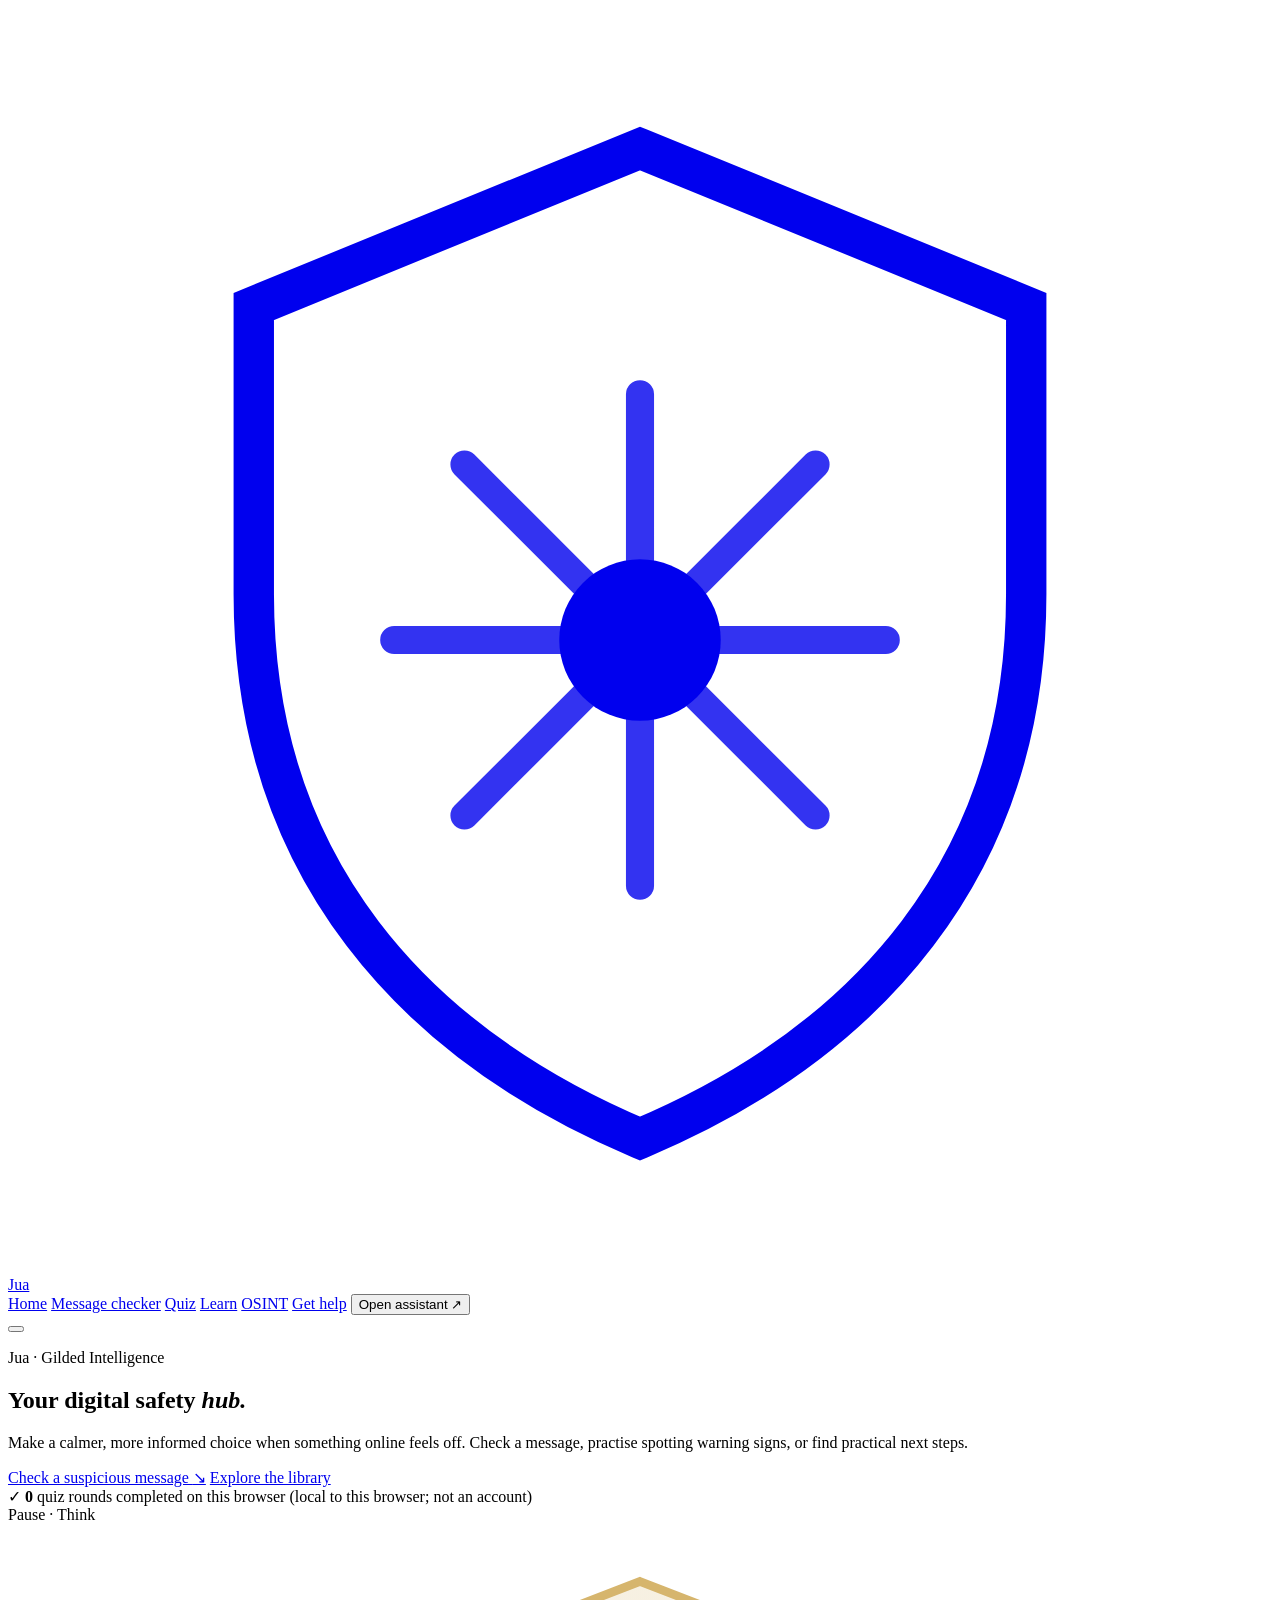
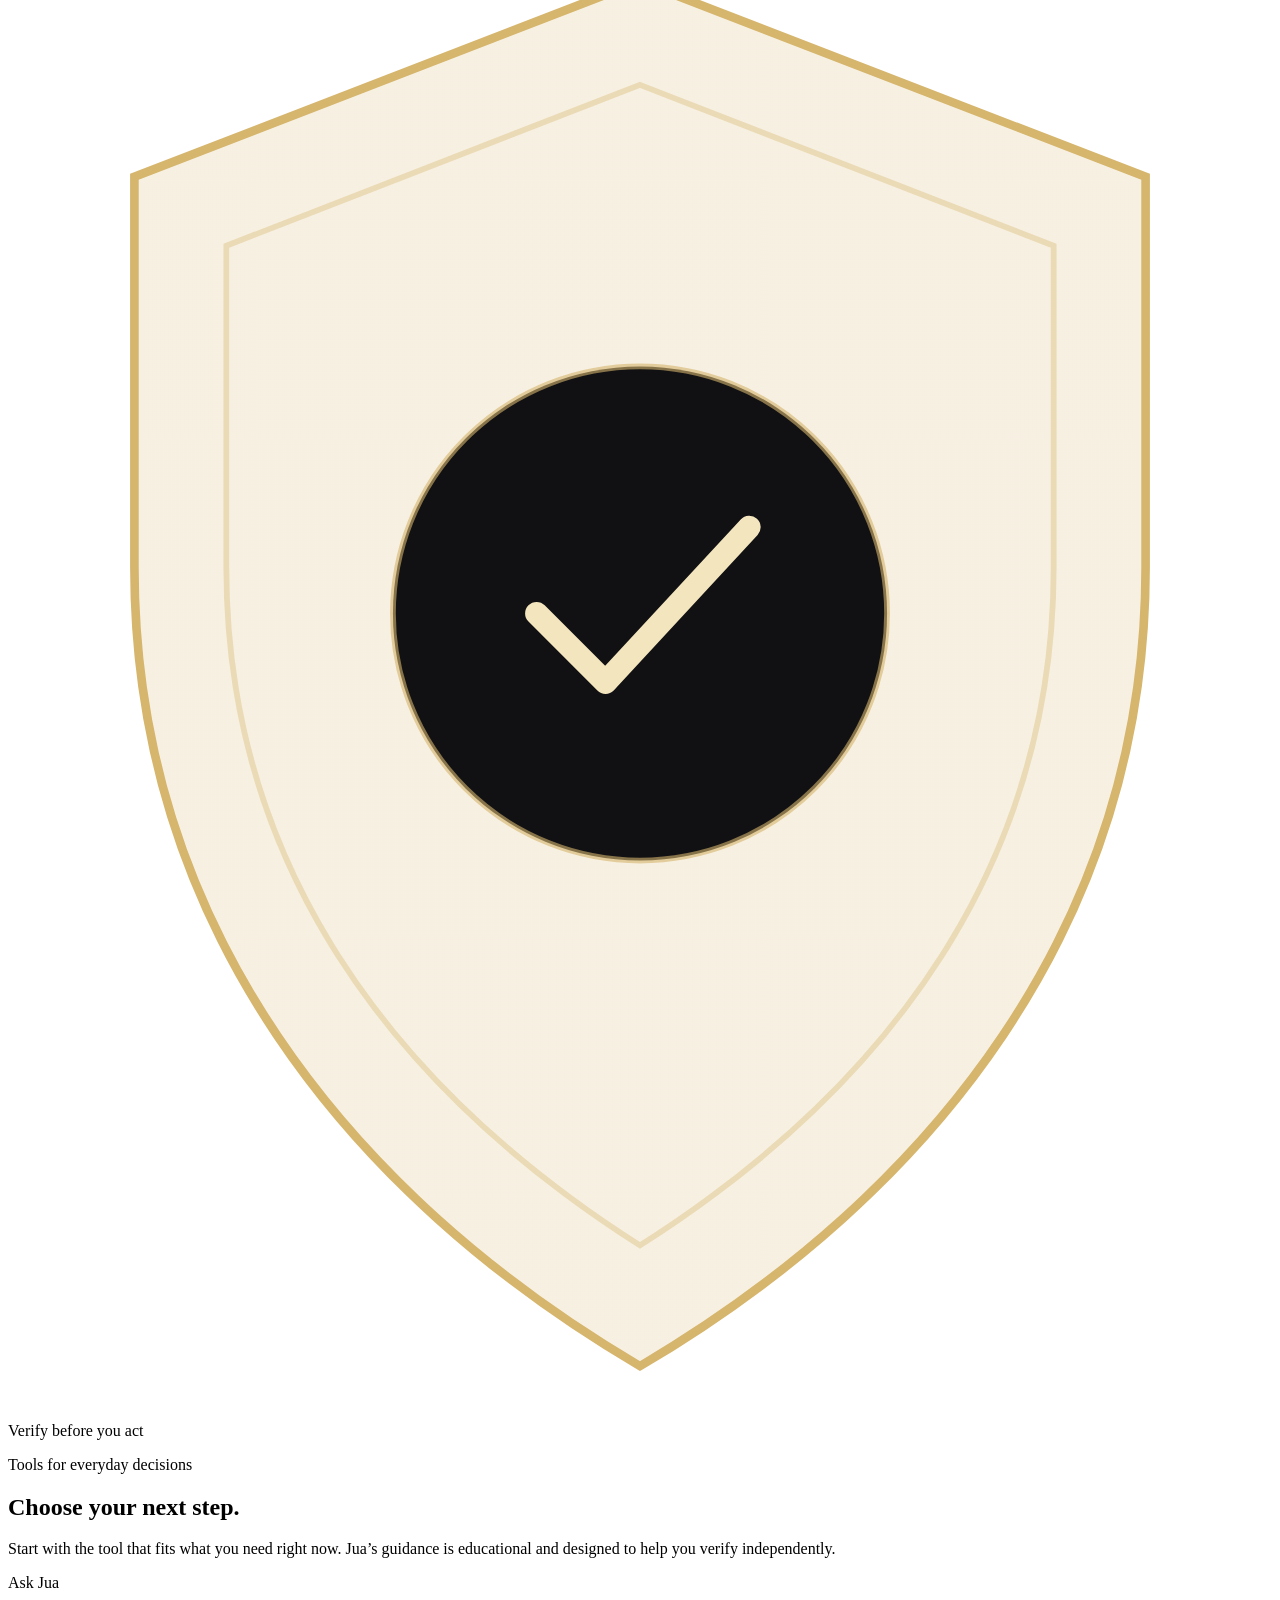
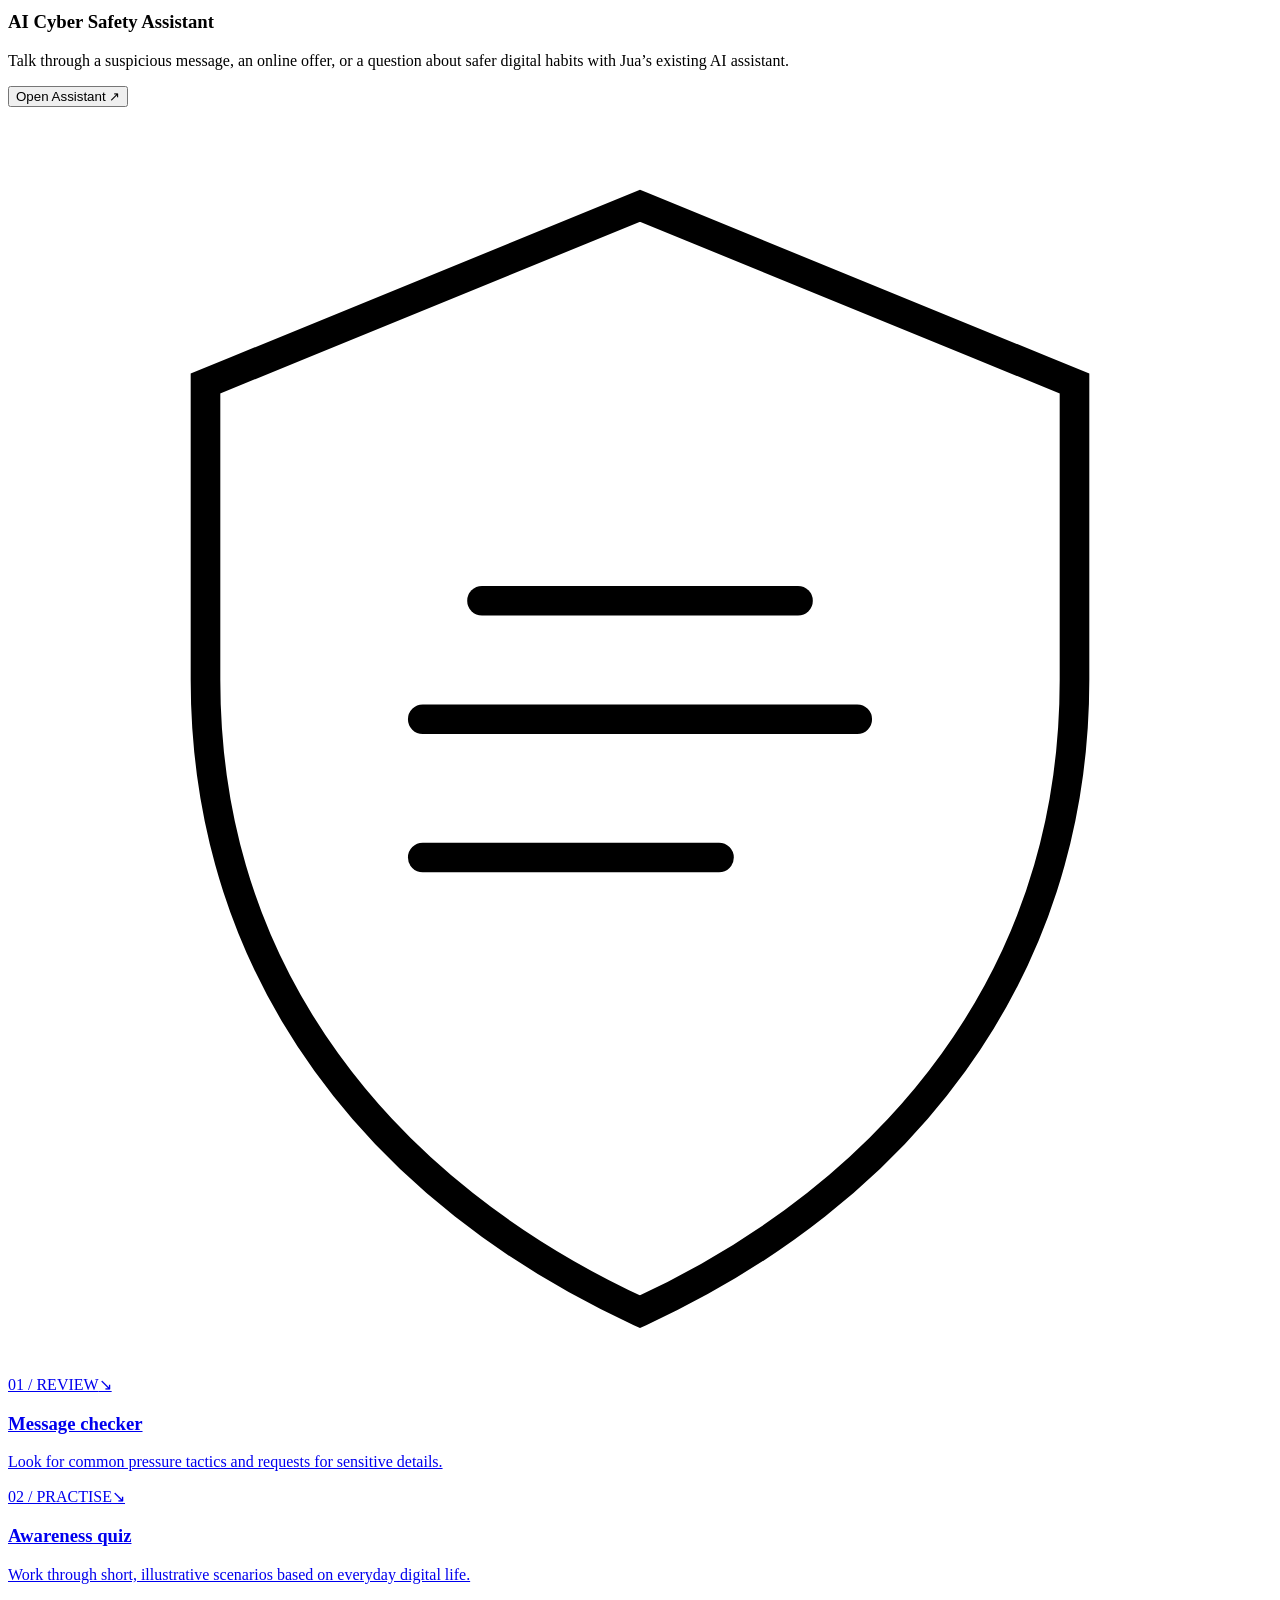
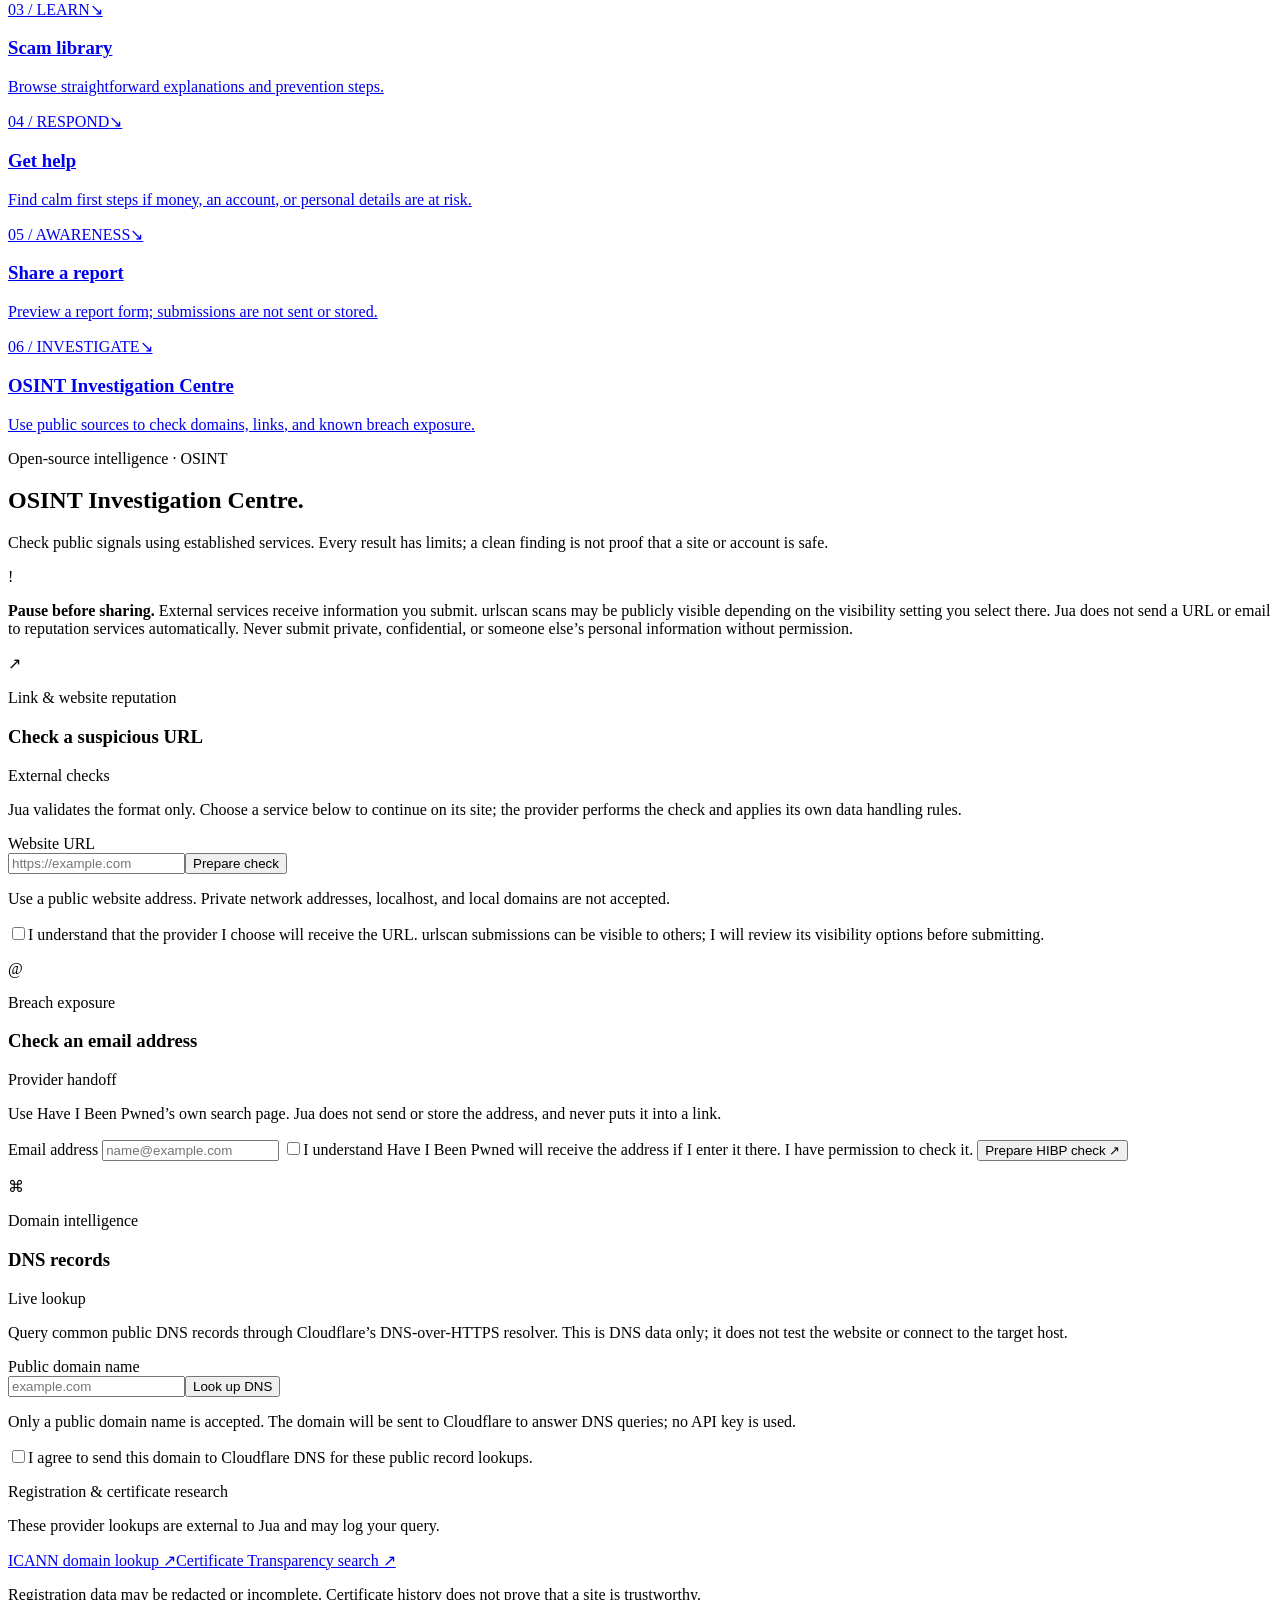
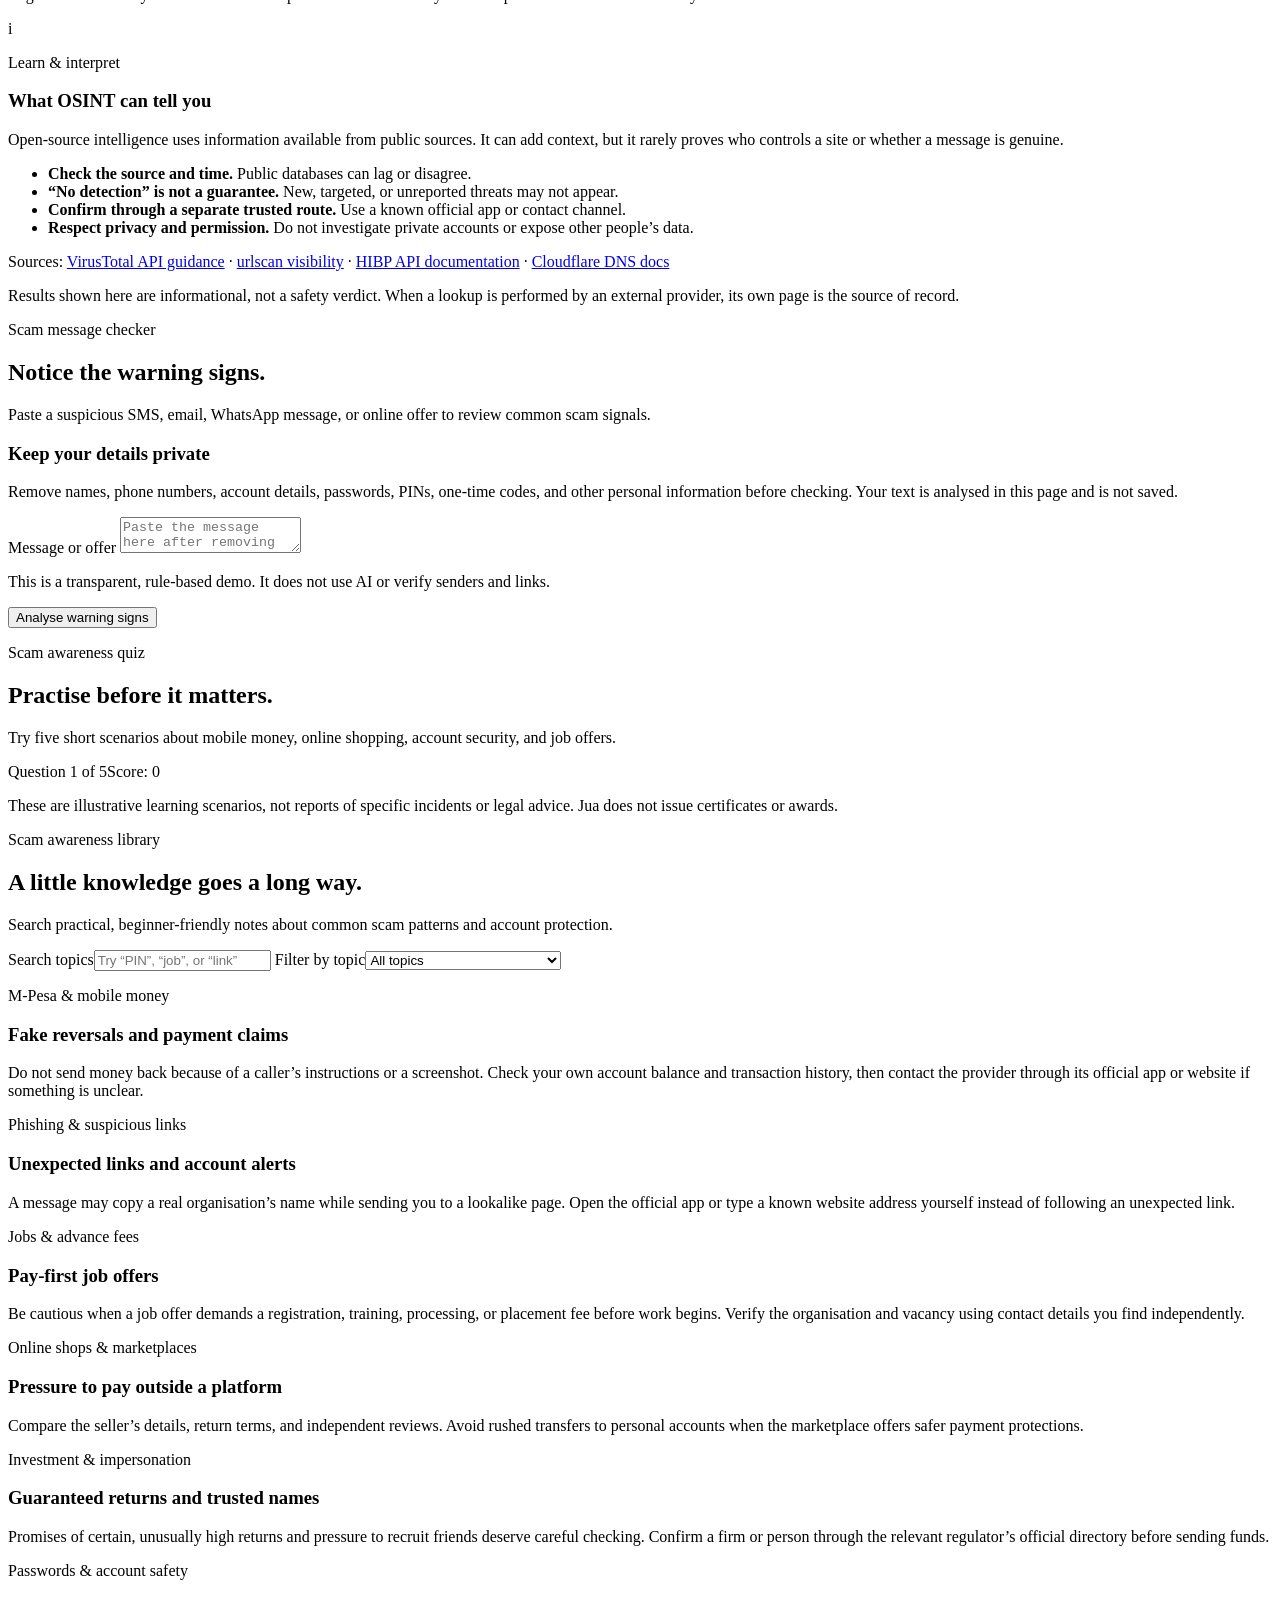
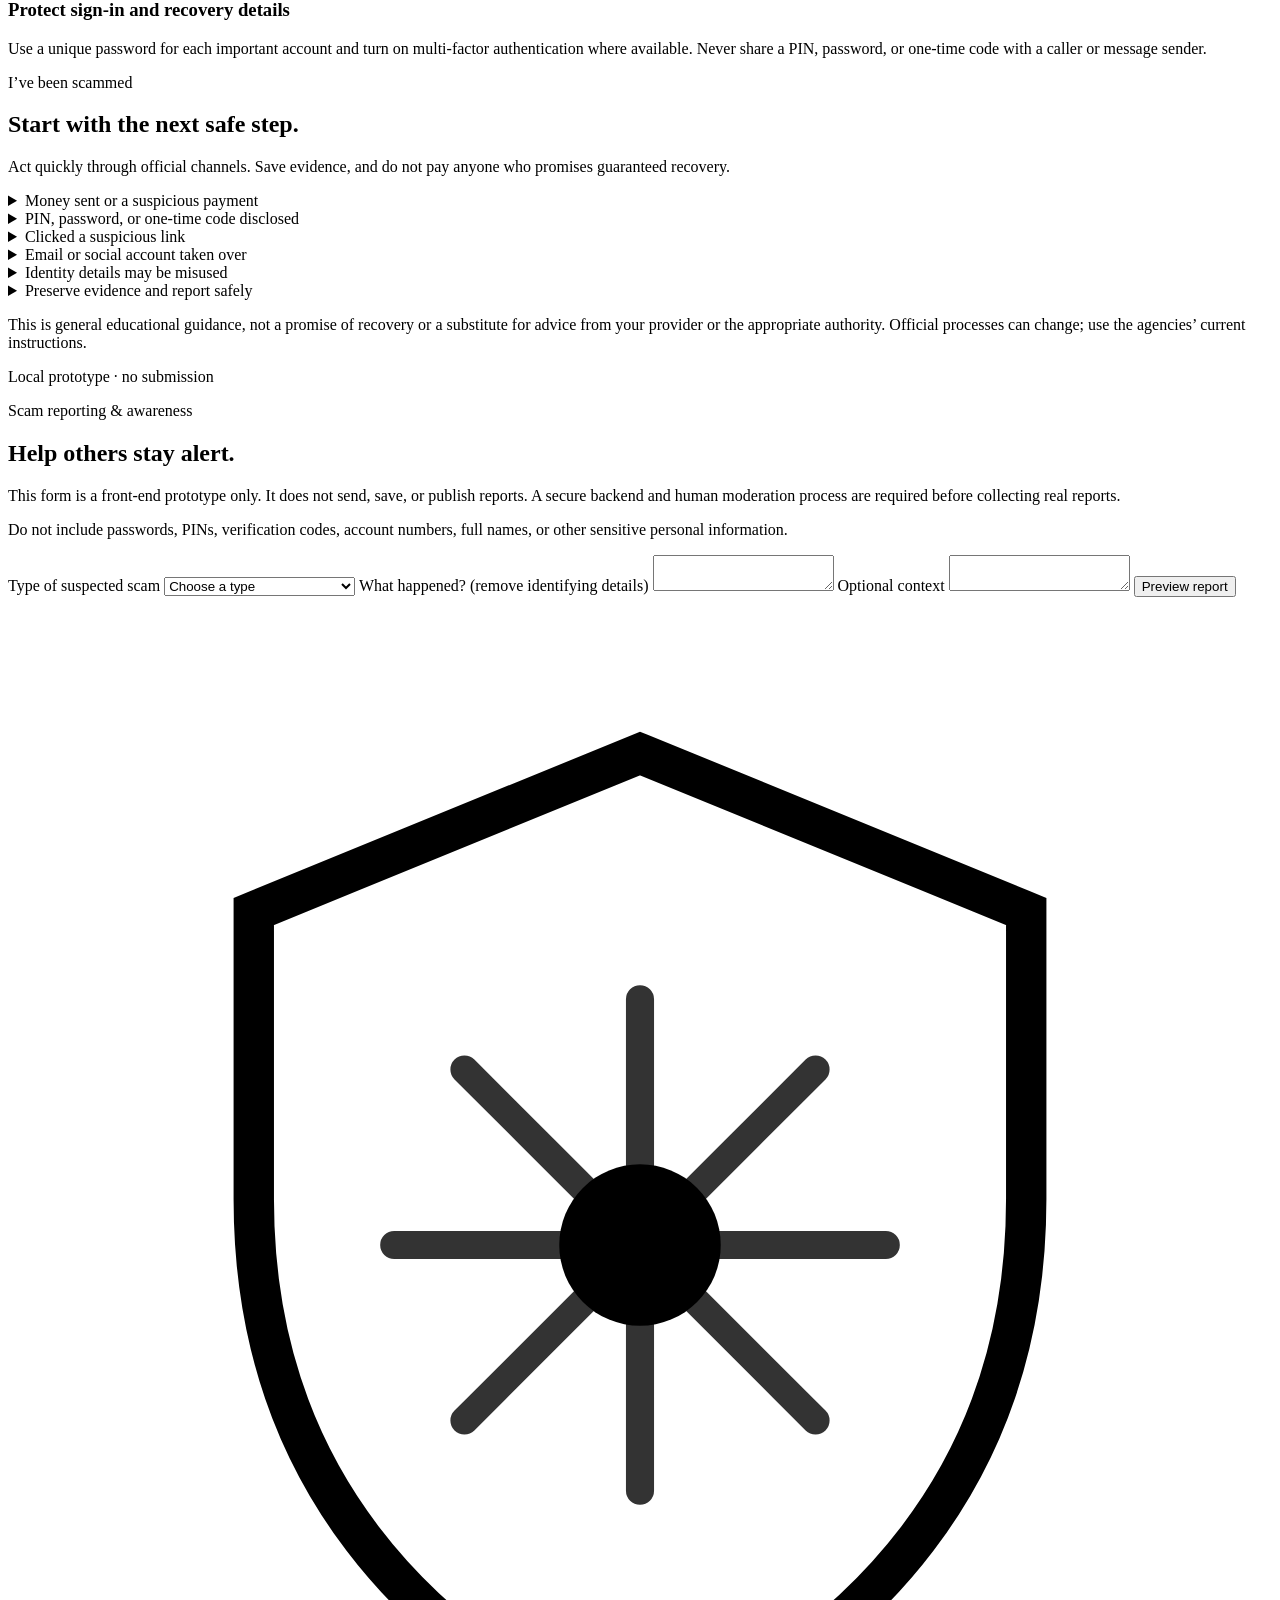
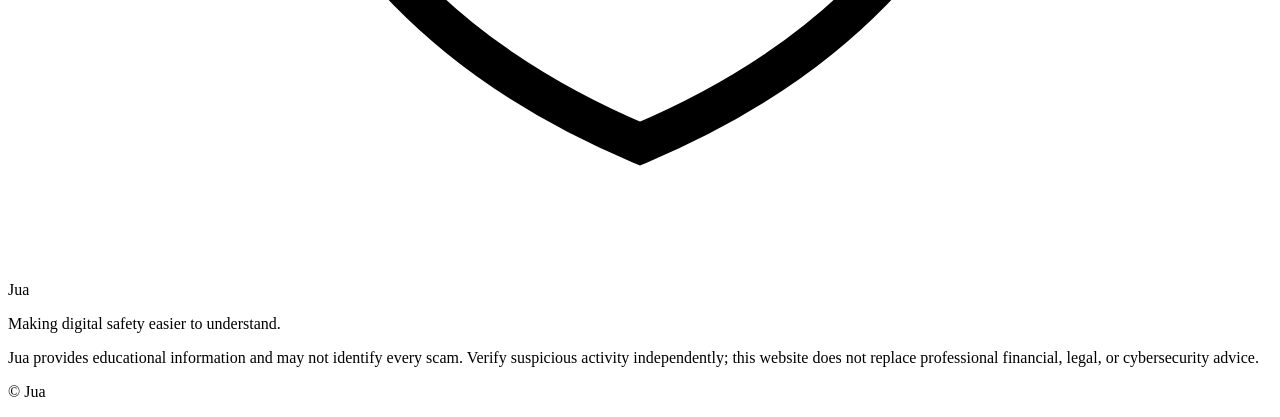
==== index.html @ 7daa67bc "Add files via upload" ====
<!DOCTYPE html>
<html lang="en">
<head>
  <meta charset="UTF-8">
  <meta name="viewport" content="width=device-width, initial-scale=1.0">
  <meta name="theme-color" content="#0B0B0D">
  <meta name="description" content="Jua helps you recognise online scams, check suspicious messages, learn safer habits and find practical next steps.">
  <title>Jua | Your Digital Safety Hub</title>
  <link rel="stylesheet" href="css/style.css">
  <script defer src="js/main.js"></script>
  <script defer src="js/checker.js"></script>
  <script defer src="js/quiz.js"></script>
  <script defer src="js/library.js"></script>
  <script defer src="js/osint.js"></script>
</head>
<body>
  <header class="site-header">
    <nav class="site-nav" aria-label="Main navigation">
      <a class="brand" href="#dashboard" aria-label="Jua dashboard"><span class="brand-mark" aria-hidden="true"><svg viewBox="0 0 36 36" fill="none"><path d="M18 4 29 8.5v8.2c0 7.8-4.6 12.8-11 15.5-6.4-2.7-11-7.7-11-15.5V8.5L18 4Z" stroke="currentColor" stroke-width="1.15"/><path d="M18 11v14M11 18h14M13 13l10 10M23 13 13 23" stroke="currentColor" stroke-width=".8" stroke-linecap="round" opacity=".8"/><circle cx="18" cy="18" r="2.3" fill="currentColor"/></svg></span><span class="brand-name">Jua</span></a>
      <div class="nav-links" id="primary-links">
        <a href="#dashboard">Home</a>
        <a href="#checker">Message checker</a>
        <a href="#quiz">Quiz</a>
        <a href="#library">Learn</a>
        <a href="#osint">OSINT</a>
        <a href="#help">Get help</a>
        <button class="nav-cta" type="button" data-open-assistant>Open assistant <span aria-hidden="true">↗</span></button>
      </div>
      <button class="mobile-menu-toggle" id="mobile-menu-toggle" type="button" aria-label="Open navigation menu" aria-controls="primary-links" aria-expanded="false"><span aria-hidden="true"></span><span aria-hidden="true"></span></button>
    </nav>
  </header>

  <main id="dashboard-view">
    <section class="dashboard-hero" id="dashboard" aria-labelledby="welcome-title">
      <div class="wrap hero-layout">
        <div class="reveal">
          <p class="eyebrow">Jua · Gilded Intelligence</p>
          <h1 class="display-title" id="welcome-title">Your digital safety <em>hub.</em></h1>
          <p class="hero-copy">Make a calmer, more informed choice when something online feels off. Check a message, practise spotting warning signs, or find practical next steps.</p>
          <div class="hero-actions">
            <a class="button-primary" href="#checker">Check a suspicious message <span aria-hidden="true">↘</span></a>
            <a class="button-secondary" href="#library">Explore the library</a>
          </div>
          <div class="progress-strip" aria-live="polite">
            <span class="progress-mark" aria-hidden="true">✓</span>
            <span><strong id="quiz-completions">0</strong> quiz rounds completed on this browser <span class="progress-note">(local to this browser; not an account)</span></span>
          </div>
        </div>
        <div class="hero-visual reveal" role="img" aria-label="A gold verification shield surrounded by digital signal rings">
          <span class="orbit-dot orbit-dot-a" aria-hidden="true"></span><span class="orbit-dot orbit-dot-b" aria-hidden="true"></span>
          <span class="visual-tag visual-tag-top">Pause · Think</span>
          <svg class="hero-shield" viewBox="0 0 220 260" fill="none" aria-hidden="true">
            <path d="M110 10 198 44v68c0 62-37 109-88 139-51-30-88-77-88-139V44l88-34Z" fill="url(#goldShield)" stroke="#D6B56D" stroke-width="1.5"/>
            <path d="M110 28 182 56v56c0 51-28 90-72 118-44-28-72-67-72-118V56l72-28Z" stroke="#D6B56D" stroke-opacity=".38"/>
            <circle cx="110" cy="120" r="43" fill="#111113" stroke="#D6B56D" stroke-opacity=".6"/>
            <path d="m92 120 12 12 25-27" stroke="#F3E5BD" stroke-width="4" stroke-linecap="round" stroke-linejoin="round"/>
            <defs><linearGradient id="goldShield" x1="22" y1="10" x2="198" y2="251"><stop stop-color="#D6B56D" stop-opacity=".2"/><stop offset="1" stop-color="#B88A32" stop-opacity=".025"/></linearGradient></defs>
          </svg>
          <span class="visual-tag visual-tag-bottom">Verify before you act</span>
        </div>
      </div>
    </section>

    <section class="dashboard-section dashboard-section--charcoal" aria-labelledby="tools-title">
      <div class="wrap">
        <div class="section-heading">
          <div><p class="eyebrow">Tools for everyday decisions</p><h2 class="section-title" id="tools-title">Choose your next step.</h2></div>
          <p>Start with the tool that fits what you need right now. Jua’s guidance is educational and designed to help you verify independently.</p>
        </div>
        <article class="assistant-feature reveal">
          <div>
            <p class="eyebrow">Ask Jua</p>
            <h3>AI Cyber Safety Assistant</h3>
            <p>Talk through a suspicious message, an online offer, or a question about safer digital habits with Jua’s existing AI assistant.</p>
            <button class="button-primary" type="button" data-open-assistant>Open Assistant <span aria-hidden="true">↗</span></button>
          </div>
          <div class="assistant-seal" aria-hidden="true"><svg viewBox="0 0 64 64" fill="none"><path d="M32 5 54 14v15c0 15-9 26-22 32C19 55 10 44 10 29V14L32 5Z" stroke="currentColor" stroke-width="1.5"/><path d="M21 31h22M21 38h15" stroke="currentColor" stroke-width="1.5" stroke-linecap="round"/><path d="M24 25h16" stroke="currentColor" stroke-width="1.5" stroke-linecap="round"/></svg></div>
        </article>
        <div class="tool-grid tool-grid-spaced">
          <a class="tool-card" href="#checker"><div class="tool-index"><span>01 / REVIEW</span><span aria-hidden="true">↘</span></div><h3>Message checker</h3><p>Look for common pressure tactics and requests for sensitive details.</p></a>
          <a class="tool-card" href="#quiz"><div class="tool-index"><span>02 / PRACTISE</span><span aria-hidden="true">↘</span></div><h3>Awareness quiz</h3><p>Work through short, illustrative scenarios based on everyday digital life.</p></a>
          <a class="tool-card" href="#library"><div class="tool-index"><span>03 / LEARN</span><span aria-hidden="true">↘</span></div><h3>Scam library</h3><p>Browse straightforward explanations and prevention steps.</p></a>
          <a class="tool-card" href="#help"><div class="tool-index"><span>04 / RESPOND</span><span aria-hidden="true">↘</span></div><h3>Get help</h3><p>Find calm first steps if money, an account, or personal details are at risk.</p></a>
          <a class="tool-card" href="#report"><div class="tool-index"><span>05 / AWARENESS</span><span aria-hidden="true">↘</span></div><h3>Share a report</h3><p>Preview a report form; submissions are not sent or stored.</p></a>
          <a class="tool-card" href="#osint"><div class="tool-index"><span>06 / INVESTIGATE</span><span aria-hidden="true">↘</span></div><h3>OSINT Investigation Centre</h3><p>Use public sources to check domains, links, and known breach exposure.</p></a>
        </div>
      </div>
    </section>

    <section class="tool-section tool-section--dark osint-section" id="osint" aria-labelledby="osint-title">
      <div class="wrap">
        <div class="tool-heading">
          <p class="eyebrow">Open-source intelligence · OSINT</p>
          <h2 class="section-title" id="osint-title">OSINT Investigation Centre.</h2>
          <p class="section-copy">Check public signals using established services. Every result has limits; a clean finding is not proof that a site or account is safe.</p>
        </div>

        <aside class="osint-privacy" aria-label="Privacy notice">
          <span class="osint-privacy-icon" aria-hidden="true">!</span>
          <p><strong>Pause before sharing.</strong> External services receive information you submit. urlscan scans may be publicly visible depending on the visibility setting you select there. Jua does not send a URL or email to reputation services automatically. Never submit private, confidential, or someone else’s personal information without permission.</p>
        </aside>

        <div class="osint-grid">
          <article class="osint-card osint-card--wide">
            <div class="osint-card-heading"><span class="osint-icon" aria-hidden="true">↗</span><div><p class="osint-kicker">Link & website reputation</p><h3>Check a suspicious URL</h3></div><span class="osint-status osint-status--external">External checks</span></div>
            <p class="osint-description">Jua validates the format only. Choose a service below to continue on its site; the provider performs the check and applies its own data handling rules.</p>
            <form id="osint-url-form" class="osint-form" novalidate>
              <label class="field-label" for="osint-url">Website URL</label>
              <div class="osint-input-row"><input id="osint-url" type="url" inputmode="url" placeholder="https://example.com" autocomplete="url" aria-describedby="osint-url-hint" required><button class="button-primary" type="submit">Prepare check</button></div>
              <p class="osint-hint" id="osint-url-hint">Use a public website address. Private network addresses, localhost, and local domains are not accepted.</p>
              <label class="osint-consent"><input id="osint-url-consent" type="checkbox" required><span>I understand that the provider I choose will receive the URL. urlscan submissions can be visible to others; I will review its visibility options before submitting.</span></label>
              <p class="osint-message" id="osint-url-message" role="status" aria-live="polite"></p>
            </form>
            <div id="osint-url-results" class="osint-handoff" hidden aria-live="polite">
              <div class="osint-result-meta"><span>Jua check: <strong>not performed</strong></span><span id="osint-url-time"></span></div>
              <p>Jua has not sent or scanned this URL. Select a service to open its official site. You may need to paste the URL there. Google Safe Browsing opens its site-status search with this URL.</p>
              <div class="osint-actions"><a class="osint-provider-link" id="osint-google-link" href="https://transparencyreport.google.com/safe-browsing/search" target="_blank" rel="noopener noreferrer">Google Safe Browsing ↗</a><a class="osint-provider-link" href="https://www.virustotal.com/gui/home/url" target="_blank" rel="noopener noreferrer">VirusTotal ↗</a><a class="osint-provider-link" href="https://urlscan.io/" target="_blank" rel="noopener noreferrer">urlscan.io ↗</a><button class="button-secondary osint-copy" id="osint-copy-url" type="button">Copy URL</button></div>
              <p class="osint-result-caveat">VirusTotal and urlscan checks are not run by Jua. If you choose to submit to urlscan, select the visibility level carefully; public scans may expose the URL and scan contents.</p>
            </div>
          </article>

          <article class="osint-card">
            <div class="osint-card-heading"><span class="osint-icon" aria-hidden="true">@</span><div><p class="osint-kicker">Breach exposure</p><h3>Check an email address</h3></div><span class="osint-status osint-status--external">Provider handoff</span></div>
            <p class="osint-description">Use Have I Been Pwned’s own search page. Jua does not send or store the address, and never puts it into a link.</p>
            <form id="osint-email-form" class="osint-form" novalidate>
              <label class="field-label" for="osint-email">Email address</label>
              <input id="osint-email" type="email" autocomplete="email" placeholder="name@example.com" required>
              <label class="osint-consent"><input id="osint-email-consent" type="checkbox" required><span>I understand Have I Been Pwned will receive the address if I enter it there. I have permission to check it.</span></label>
              <button class="button-secondary" type="submit">Prepare HIBP check ↗</button>
              <p class="osint-message" id="osint-email-message" role="status" aria-live="polite"></p>
            </form>
            <div id="osint-email-results" class="osint-handoff" hidden aria-live="polite">
              <div class="osint-result-meta"><span>Jua check: <strong>not performed</strong></span><span id="osint-email-time"></span></div>
              <p>Open HIBP and enter the address on its site. The email was not transmitted by Jua.</p>
              <a class="osint-provider-link" href="https://haveibeenpwned.com/" target="_blank" rel="noopener noreferrer">Open Have I Been Pwned ↗</a>
              <p class="osint-result-caveat">HIBP’s programmatic email API requires an API key. No HIBP API integration is configured on this site.</p>
            </div>
          </article>

          <article class="osint-card osint-card--wide">
            <div class="osint-card-heading"><span class="osint-icon" aria-hidden="true">⌘</span><div><p class="osint-kicker">Domain intelligence</p><h3>DNS records</h3></div><span class="osint-status osint-status--working">Live lookup</span></div>
            <p class="osint-description">Query common public DNS records through Cloudflare’s DNS-over-HTTPS resolver. This is DNS data only; it does not test the website or connect to the target host.</p>
            <form id="osint-dns-form" class="osint-form" novalidate>
              <label class="field-label" for="osint-domain">Public domain name</label>
              <div class="osint-input-row"><input id="osint-domain" type="text" inputmode="url" placeholder="example.com" autocomplete="off" aria-describedby="osint-dns-hint" required><button class="button-primary" type="submit">Look up DNS</button></div>
              <p class="osint-hint" id="osint-dns-hint">Only a public domain name is accepted. The domain will be sent to Cloudflare to answer DNS queries; no API key is used.</p>
              <label class="osint-consent"><input id="osint-dns-consent" type="checkbox" required><span>I agree to send this domain to Cloudflare DNS for these public record lookups.</span></label>
              <p class="osint-message" id="osint-dns-message" role="status" aria-live="polite"></p>
            </form>
            <div id="osint-dns-results" class="osint-dns-results" hidden aria-live="polite"></div>
            <div class="osint-external-details"><span>Registration & certificate research</span><p>These provider lookups are external to Jua and may log your query.</p><div class="osint-actions"><a id="osint-rdap-link" href="https://lookup.icann.org/en" target="_blank" rel="noopener noreferrer">ICANN domain lookup ↗</a><a id="osint-cert-link" href="https://crt.sh/" target="_blank" rel="noopener noreferrer">Certificate Transparency search ↗</a></div><p class="osint-result-caveat">Registration data may be redacted or incomplete. Certificate history does not prove that a site is trustworthy.</p></div>
          </article>

          <article class="osint-card osint-learning">
            <div class="osint-card-heading"><span class="osint-icon" aria-hidden="true">i</span><div><p class="osint-kicker">Learn & interpret</p><h3>What OSINT can tell you</h3></div></div>
            <p>Open-source intelligence uses information available from public sources. It can add context, but it rarely proves who controls a site or whether a message is genuine.</p>
            <ul><li><strong>Check the source and time.</strong> Public databases can lag or disagree.</li><li><strong>“No detection” is not a guarantee.</strong> New, targeted, or unreported threats may not appear.</li><li><strong>Confirm through a separate trusted route.</strong> Use a known official app or contact channel.</li><li><strong>Respect privacy and permission.</strong> Do not investigate private accounts or expose other people’s data.</li></ul>
            <p class="osint-source-list">Sources: <a href="https://docs.virustotal.com/docs/api-overview" target="_blank" rel="noopener noreferrer">VirusTotal API guidance</a> · <a href="https://docs.urlscan.io/pages/visibility" target="_blank" rel="noopener noreferrer">urlscan visibility</a> · <a href="https://haveibeenpwned.com/API/V3" target="_blank" rel="noopener noreferrer">HIBP API documentation</a> · <a href="https://developers.cloudflare.com/1.1.1.1/encryption/dns-over-https/make-api-requests/" target="_blank" rel="noopener noreferrer">Cloudflare DNS docs</a></p>
          </article>
        </div>
        <p class="osint-footer-note">Results shown here are informational, not a safety verdict. When a lookup is performed by an external provider, its own page is the source of record.</p>
      </div>
    </section>

    <section class="tool-section tool-section--ivory" id="checker" aria-labelledby="checker-title">
      <div class="wrap">
        <div class="checker-layout">
          <div class="tool-heading">
            <p class="eyebrow">Scam message checker</p>
            <h2 class="section-title" id="checker-title">Notice the warning signs.</h2>
            <p class="section-copy">Paste a suspicious SMS, email, WhatsApp message, or online offer to review common scam signals.</p>
            <div class="checker-note space-top">
              <h3>Keep your details private</h3>
              <p>Remove names, phone numbers, account details, passwords, PINs, one-time codes, and other personal information before checking. Your text is analysed in this page and is not saved.</p>
            </div>
          </div>
          <form class="checker-form" id="checker-form">
            <label class="field-label" for="message-text">Message or offer</label>
            <textarea id="message-text" maxlength="5000" placeholder="Paste the message here after removing personal details…" aria-describedby="checker-hint"></textarea>
            <p class="field-hint" id="checker-hint">This is a transparent, rule-based demo. It does not use AI or verify senders and links.</p>
            <button class="button-primary" type="submit">Analyse warning signs</button>
            <div class="checker-result" id="checker-result" role="status" aria-live="polite" hidden></div>
          </form>
        </div>
      </div>
    </section>

    <section class="tool-section tool-section--dark" id="quiz" aria-labelledby="quiz-title">
      <div class="wrap">
        <div class="tool-heading">
          <p class="eyebrow">Scam awareness quiz</p>
          <h2 class="section-title" id="quiz-title">Practise before it matters.</h2>
          <p class="section-copy">Try five short scenarios about mobile money, online shopping, account security, and job offers.</p>
        </div>
        <div class="quiz-shell" id="quiz-shell">
          <div class="quiz-meta"><span id="quiz-step">Question 1 of 5</span><span id="quiz-score-live">Score: 0</span></div>
          <div class="quiz-progress-track" aria-hidden="true"><div class="quiz-progress-bar" id="quiz-progress-bar"></div></div>
          <div id="quiz-stage" aria-live="polite"></div>
        </div>
        <p class="scenario-note">These are illustrative learning scenarios, not reports of specific incidents or legal advice. Jua does not issue certificates or awards.</p>
      </div>
    </section>

    <section class="tool-section tool-section--ivory" id="library" aria-labelledby="library-title">
      <div class="wrap">
        <div class="tool-heading">
          <p class="eyebrow">Scam awareness library</p>
          <h2 class="section-title" id="library-title">A little knowledge goes a long way.</h2>
          <p class="section-copy">Search practical, beginner-friendly notes about common scam patterns and account protection.</p>
        </div>
        <div class="library-controls">
          <label><span class="field-label">Search topics</span><input id="library-search" type="search" placeholder="Try “PIN”, “job”, or “link”" autocomplete="off"></label>
          <label><span class="field-label">Filter by topic</span><select id="library-category"><option value="all">All topics</option><option value="mobile-money">M-Pesa & mobile money</option><option value="phishing">Phishing & links</option><option value="jobs">Jobs & advance fees</option><option value="marketplace">Online shops & marketplaces</option><option value="investment">Investment & impersonation</option><option value="accounts">Passwords & account safety</option></select></label>
        </div>
        <p id="library-count" class="field-hint" aria-live="polite"></p>
        <div class="library-grid" id="library-grid">
          <article class="library-entry" data-category="mobile-money"><span class="library-category">M-Pesa & mobile money</span><h3>Fake reversals and payment claims</h3><p>Do not send money back because of a caller’s instructions or a screenshot. Check your own account balance and transaction history, then contact the provider through its official app or website if something is unclear.</p></article>
          <article class="library-entry" data-category="phishing"><span class="library-category">Phishing & suspicious links</span><h3>Unexpected links and account alerts</h3><p>A message may copy a real organisation’s name while sending you to a lookalike page. Open the official app or type a known website address yourself instead of following an unexpected link.</p></article>
          <article class="library-entry" data-category="jobs"><span class="library-category">Jobs & advance fees</span><h3>Pay-first job offers</h3><p>Be cautious when a job offer demands a registration, training, processing, or placement fee before work begins. Verify the organisation and vacancy using contact details you find independently.</p></article>
          <article class="library-entry" data-category="marketplace"><span class="library-category">Online shops & marketplaces</span><h3>Pressure to pay outside a platform</h3><p>Compare the seller’s details, return terms, and independent reviews. Avoid rushed transfers to personal accounts when the marketplace offers safer payment protections.</p></article>
          <article class="library-entry" data-category="investment"><span class="library-category">Investment & impersonation</span><h3>Guaranteed returns and trusted names</h3><p>Promises of certain, unusually high returns and pressure to recruit friends deserve careful checking. Confirm a firm or person through the relevant regulator’s official directory before sending funds.</p></article>
          <article class="library-entry" data-category="accounts"><span class="library-category">Passwords & account safety</span><h3>Protect sign-in and recovery details</h3><p>Use a unique password for each important account and turn on multi-factor authentication where available. Never share a PIN, password, or one-time code with a caller or message sender.</p></article>
        </div>
        <p class="library-empty" id="library-empty" hidden>No topics match that search. Try another word or choose “All topics”.</p>
      </div>
    </section>

    <section class="tool-section tool-section--dark" id="help" aria-labelledby="help-title">
      <div class="wrap">
        <div class="tool-heading">
          <p class="eyebrow">I’ve been scammed</p>
          <h2 class="section-title" id="help-title">Start with the next safe step.</h2>
          <p class="section-copy">Act quickly through official channels. Save evidence, and do not pay anyone who promises guaranteed recovery.</p>
        </div>
        <div class="help-grid">
          <details class="help-item"><summary>Money sent or a suspicious payment</summary><div class="help-copy"><p>Contact your bank, mobile-money provider, or payment service using its official app, website, or a number printed on your card. Ask them to secure the account and review the transaction. Keep the transaction reference and messages. Recovery is not guaranteed.</p></div></details>
          <details class="help-item"><summary>PIN, password, or one-time code disclosed</summary><div class="help-copy"><p>From a trusted device, change the affected password or PIN through the official app or website. Change any reused password, sign out other sessions where available, enable multi-factor authentication, and contact the provider if you cannot access the account.</p></div></details>
          <details class="help-item"><summary>Clicked a suspicious link</summary><div class="help-copy"><p>If you only opened it, close the page and do not enter details or install anything. If you entered a password or code, change it through the official service and review active sessions. If you installed a file, avoid signing in on that device until you have checked it with trusted security software or support.</p></div></details>
          <details class="help-item"><summary>Email or social account taken over</summary><div class="help-copy"><p>Use the service’s official account-recovery process from a trusted device. Secure the linked email and phone number, revoke unfamiliar sessions or connected apps, and tell contacts to ignore unexpected payment requests from the account.</p></div></details>
          <details class="help-item"><summary>Identity details may be misused</summary><div class="help-copy"><p>Write down what was shared and when. Contact affected banks or services through official channels, secure accounts that use those details, and preserve messages and transaction records. Ask the relevant organisation what additional protections it can place on your account.</p></div></details>
          <details class="help-item"><summary>Preserve evidence and report safely</summary><div class="help-copy"><p>Keep original messages, sender details, receipts, transaction references, and a short timeline. Do not edit originals or publish unverified accusations. For current reporting guidance, consult the official Kenyan agencies below.</p><div class="official-links"><a href="https://www.dci.go.ke/investigative-services" target="_blank" rel="noopener noreferrer">DCI cybercrime investigations ↗</a><a href="https://ca.go.ke/cyber-security" target="_blank" rel="noopener noreferrer">Communications Authority cyber security ↗</a><a href="https://www.safaricom.co.ke/fraud-awareness/m-pesa-fraud" target="_blank" rel="noopener noreferrer">Safaricom M-Pesa fraud guidance ↗</a></div></div></details>
        </div>
        <p class="scenario-note">This is general educational guidance, not a promise of recovery or a substitute for advice from your provider or the appropriate authority. Official processes can change; use the agencies’ current instructions.</p>
      </div>
    </section>

    <section class="tool-section tool-section--charcoal dashboard-section--charcoal" id="report" aria-labelledby="report-title">
      <div class="wrap report-layout">
        <div>
          <span class="prototype-label">Local prototype · no submission</span>
          <p class="eyebrow report-eyebrow">Scam reporting & awareness</p>
          <h2 class="section-title" id="report-title">Help others stay alert.</h2>
          <p class="report-warning">This form is a front-end prototype only. It does not send, save, or publish reports. A secure backend and human moderation process are required before collecting real reports.</p>
        </div>
        <form class="report-form" id="report-form">
          <p class="field-hint">Do not include passwords, PINs, verification codes, account numbers, full names, or other sensitive personal information.</p>
          <label class="field-label" for="report-type">Type of suspected scam</label>
          <select id="report-type" required><option value="">Choose a type</option><option>Mobile money</option><option>Phishing message</option><option>Fake job or advance fee</option><option>Online shop or marketplace</option><option>Investment or impersonation</option><option>Other</option></select>
          <label class="field-label" for="report-description">What happened? (remove identifying details)</label>
          <textarea id="report-description" maxlength="1200" required></textarea>
          <label class="field-label" for="report-details">Optional context</label>
          <textarea id="report-details" maxlength="600" class="report-details"></textarea>
          <button class="button-primary" type="submit">Preview report</button>
          <p class="report-message" id="report-message" role="status" aria-live="polite"></p>
        </form>
      </div>
    </section>

    <footer class="site-footer">
      <div class="wrap footer-row">
        <div><div class="footer-brand"><span class="brand-mark" aria-hidden="true"><svg viewBox="0 0 36 36" fill="none"><path d="M18 4 29 8.5v8.2c0 7.8-4.6 12.8-11 15.5-6.4-2.7-11-7.7-11-15.5V8.5L18 4Z" stroke="currentColor" stroke-width="1.15"/><path d="M18 11v14M11 18h14M13 13l10 10M23 13 13 23" stroke="currentColor" stroke-width=".8" stroke-linecap="round" opacity=".8"/><circle cx="18" cy="18" r="2.3" fill="currentColor"/></svg></span><span>Jua</span></div><p class="footer-copy">Making digital safety easier to understand.</p><p class="footer-copy footer-note">Jua provides educational information and may not identify every scam. Verify suspicious activity independently; this website does not replace professional financial, legal, or cybersecurity advice.</p></div>
        <p class="footer-year">© <span id="year"></span> Jua</p>
      </div>
    </footer>
  </main>

  <main id="assistant-view" class="assistant-view" hidden aria-labelledby="assistant-page-title">
    <div class="assistant-topbar">
      <div class="assistant-brand">
        <a class="brand" href="#dashboard" aria-label="Jua dashboard"><span class="brand-mark" aria-hidden="true"><svg viewBox="0 0 36 36" fill="none"><path d="M18 4 29 8.5v8.2c0 7.8-4.6 12.8-11 15.5-6.4-2.7-11-7.7-11-15.5V8.5L18 4Z" stroke="currentColor" stroke-width="1.15"/><path d="M18 11v14M11 18h14M13 13l10 10M23 13 13 23" stroke="currentColor" stroke-width=".8" stroke-linecap="round" opacity=".8"/><circle cx="18" cy="18" r="2.3" fill="currentColor"/></svg></span><span class="brand-name">Jua</span></a>
        <div><h1 class="assistant-view-title" id="assistant-page-title">AI Cyber Safety Assistant</h1><p class="assistant-view-subtitle">Your private space to ask about suspicious messages and online safety.</p></div>
      </div>
      <button class="button-quiet" id="back-dashboard" type="button"><span aria-hidden="true">←</span> Back to dashboard</button>
    </div>
    <div class="assistant-content">
      <div class="assistant-heading"><p class="eyebrow">Meet your assistant</p><p>Share a question or describe a suspicious situation without including passwords, PINs, or verification codes.</p></div>
      <section class="assistant-shell" aria-label="Jua chatbot">
        <div class="assistant-shell-top"><span class="assistant-live-dot" aria-hidden="true"></span><span>Jua · Cyber Scam Awareness Assistant</span></div>
        <iframe
          id="JotFormIFrame-01a120679e00700283ac7d599e4bfdd3fa4e"
          title="Jua: Cyber Scam Awareness Assistant"
          allow="geolocation; microphone; camera; fullscreen"
          src="https://agent.jotform.com/01a120679e00700283ac7d599e4bfdd3fa4e?embedMode=iframe&amp;autofocus=0&amp;background=1&amp;shadow=0"
          class="assistant-frame"
          loading="eager"
          scrolling="no"></iframe>
      </section>
    </div>
  </main>

  <!-- Jotform's official embed handler, initialized once for the single assistant iframe. -->
  <script src="https://cdn.jotfor.ms/s/umd/e4e585f36ca/for-form-embed-handler.js"></script>
  <script>
    window.jotformEmbedHandler(
      "iframe[id='JotFormIFrame-01a120679e00700283ac7d599e4bfdd3fa4e']",
      "https://www.jotform.com"
    );
  </script>
</body>
</html>
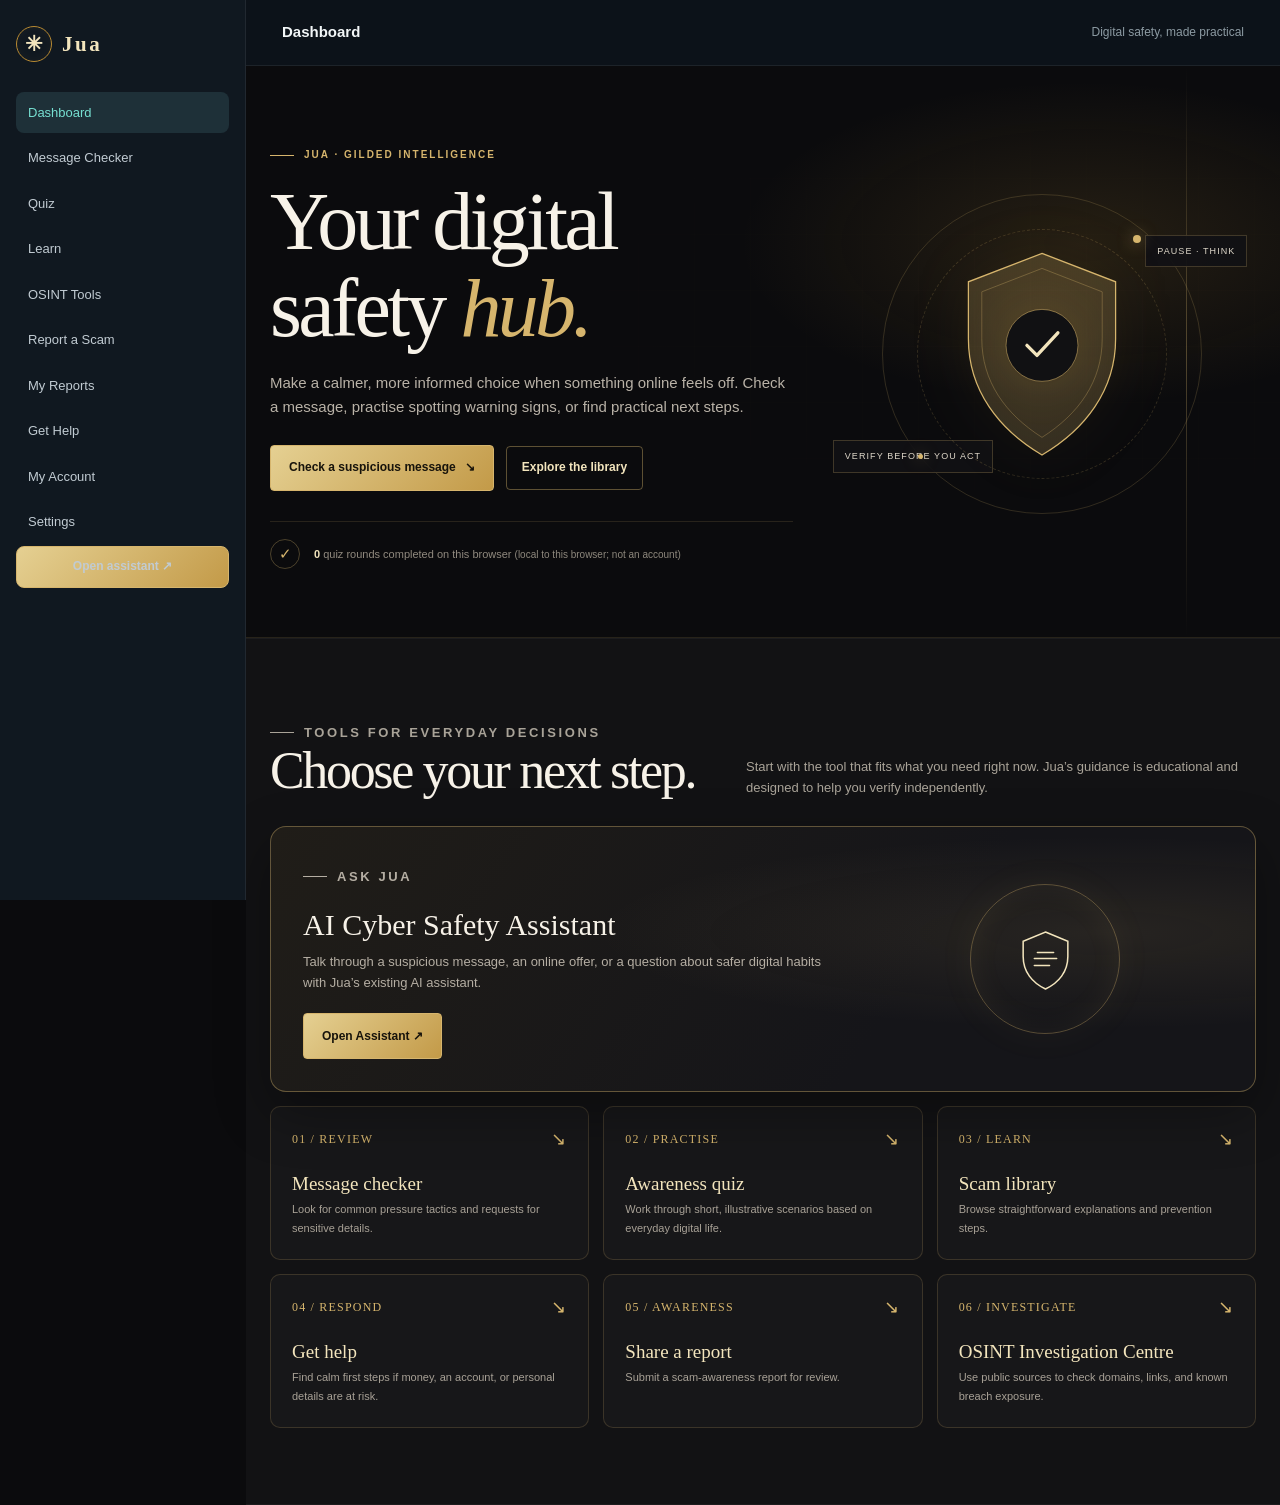
==== commit 9654e07e: "Redesign JUA into separate pages and improve authentication" ====
--- a/index.html
+++ b/index.html
@@ -1,310 +1,54 @@
-<!DOCTYPE html>
-<html lang="en">
-<head>
-  <meta charset="UTF-8">
-  <meta name="viewport" content="width=device-width, initial-scale=1.0">
-  <meta name="theme-color" content="#0B0B0D">
-  <meta name="description" content="Jua helps you recognise online scams, check suspicious messages, learn safer habits and find practical next steps.">
-  <title>Jua | Your Digital Safety Hub</title>
-  <link rel="stylesheet" href="css/style.css">
-  <script defer src="js/main.js"></script>
-  <script defer src="js/checker.js"></script>
-  <script defer src="js/quiz.js"></script>
-  <script defer src="js/library.js"></script>
-  <script defer src="js/osint.js"></script>
-</head>
-<body>
-  <header class="site-header">
-    <nav class="site-nav" aria-label="Main navigation">
-      <a class="brand" href="#dashboard" aria-label="Jua dashboard"><span class="brand-mark" aria-hidden="true"><svg viewBox="0 0 36 36" fill="none"><path d="M18 4 29 8.5v8.2c0 7.8-4.6 12.8-11 15.5-6.4-2.7-11-7.7-11-15.5V8.5L18 4Z" stroke="currentColor" stroke-width="1.15"/><path d="M18 11v14M11 18h14M13 13l10 10M23 13 13 23" stroke="currentColor" stroke-width=".8" stroke-linecap="round" opacity=".8"/><circle cx="18" cy="18" r="2.3" fill="currentColor"/></svg></span><span class="brand-name">Jua</span></a>
-      <div class="nav-links" id="primary-links">
-        <a href="#dashboard">Home</a>
-        <a href="#checker">Message checker</a>
-        <a href="#quiz">Quiz</a>
-        <a href="#library">Learn</a>
-        <a href="#osint">OSINT</a>
-        <a href="#help">Get help</a>
-        <button class="nav-cta" type="button" data-open-assistant>Open assistant <span aria-hidden="true">↗</span></button>
-      </div>
-      <button class="mobile-menu-toggle" id="mobile-menu-toggle" type="button" aria-label="Open navigation menu" aria-controls="primary-links" aria-expanded="false"><span aria-hidden="true"></span><span aria-hidden="true"></span></button>
-    </nav>
-  </header>
-
-  <main id="dashboard-view">
-    <section class="dashboard-hero" id="dashboard" aria-labelledby="welcome-title">
-      <div class="wrap hero-layout">
-        <div class="reveal">
-          <p class="eyebrow">Jua · Gilded Intelligence</p>
-          <h1 class="display-title" id="welcome-title">Your digital safety <em>hub.</em></h1>
-          <p class="hero-copy">Make a calmer, more informed choice when something online feels off. Check a message, practise spotting warning signs, or find practical next steps.</p>
-          <div class="hero-actions">
-            <a class="button-primary" href="#checker">Check a suspicious message <span aria-hidden="true">↘</span></a>
-            <a class="button-secondary" href="#library">Explore the library</a>
-          </div>
-          <div class="progress-strip" aria-live="polite">
-            <span class="progress-mark" aria-hidden="true">✓</span>
-            <span><strong id="quiz-completions">0</strong> quiz rounds completed on this browser <span class="progress-note">(local to this browser; not an account)</span></span>
-          </div>
-        </div>
-        <div class="hero-visual reveal" role="img" aria-label="A gold verification shield surrounded by digital signal rings">
-          <span class="orbit-dot orbit-dot-a" aria-hidden="true"></span><span class="orbit-dot orbit-dot-b" aria-hidden="true"></span>
-          <span class="visual-tag visual-tag-top">Pause · Think</span>
-          <svg class="hero-shield" viewBox="0 0 220 260" fill="none" aria-hidden="true">
-            <path d="M110 10 198 44v68c0 62-37 109-88 139-51-30-88-77-88-139V44l88-34Z" fill="url(#goldShield)" stroke="#D6B56D" stroke-width="1.5"/>
-            <path d="M110 28 182 56v56c0 51-28 90-72 118-44-28-72-67-72-118V56l72-28Z" stroke="#D6B56D" stroke-opacity=".38"/>
-            <circle cx="110" cy="120" r="43" fill="#111113" stroke="#D6B56D" stroke-opacity=".6"/>
-            <path d="m92 120 12 12 25-27" stroke="#F3E5BD" stroke-width="4" stroke-linecap="round" stroke-linejoin="round"/>
-            <defs><linearGradient id="goldShield" x1="22" y1="10" x2="198" y2="251"><stop stop-color="#D6B56D" stop-opacity=".2"/><stop offset="1" stop-color="#B88A32" stop-opacity=".025"/></linearGradient></defs>
-          </svg>
-          <span class="visual-tag visual-tag-bottom">Verify before you act</span>
-        </div>
-      </div>
-    </section>
-
-    <section class="dashboard-section dashboard-section--charcoal" aria-labelledby="tools-title">
-      <div class="wrap">
-        <div class="section-heading">
-          <div><p class="eyebrow">Tools for everyday decisions</p><h2 class="section-title" id="tools-title">Choose your next step.</h2></div>
-          <p>Start with the tool that fits what you need right now. Jua’s guidance is educational and designed to help you verify independently.</p>
-        </div>
-        <article class="assistant-feature reveal">
-          <div>
-            <p class="eyebrow">Ask Jua</p>
-            <h3>AI Cyber Safety Assistant</h3>
-            <p>Talk through a suspicious message, an online offer, or a question about safer digital habits with Jua’s existing AI assistant.</p>
-            <button class="button-primary" type="button" data-open-assistant>Open Assistant <span aria-hidden="true">↗</span></button>
-          </div>
-          <div class="assistant-seal" aria-hidden="true"><svg viewBox="0 0 64 64" fill="none"><path d="M32 5 54 14v15c0 15-9 26-22 32C19 55 10 44 10 29V14L32 5Z" stroke="currentColor" stroke-width="1.5"/><path d="M21 31h22M21 38h15" stroke="currentColor" stroke-width="1.5" stroke-linecap="round"/><path d="M24 25h16" stroke="currentColor" stroke-width="1.5" stroke-linecap="round"/></svg></div>
-        </article>
-        <div class="tool-grid tool-grid-spaced">
-          <a class="tool-card" href="#checker"><div class="tool-index"><span>01 / REVIEW</span><span aria-hidden="true">↘</span></div><h3>Message checker</h3><p>Look for common pressure tactics and requests for sensitive details.</p></a>
-          <a class="tool-card" href="#quiz"><div class="tool-index"><span>02 / PRACTISE</span><span aria-hidden="true">↘</span></div><h3>Awareness quiz</h3><p>Work through short, illustrative scenarios based on everyday digital life.</p></a>
-          <a class="tool-card" href="#library"><div class="tool-index"><span>03 / LEARN</span><span aria-hidden="true">↘</span></div><h3>Scam library</h3><p>Browse straightforward explanations and prevention steps.</p></a>
-          <a class="tool-card" href="#help"><div class="tool-index"><span>04 / RESPOND</span><span aria-hidden="true">↘</span></div><h3>Get help</h3><p>Find calm first steps if money, an account, or personal details are at risk.</p></a>
-          <a class="tool-card" href="#report"><div class="tool-index"><span>05 / AWARENESS</span><span aria-hidden="true">↘</span></div><h3>Share a report</h3><p>Preview a report form; submissions are not sent or stored.</p></a>
-          <a class="tool-card" href="#osint"><div class="tool-index"><span>06 / INVESTIGATE</span><span aria-hidden="true">↘</span></div><h3>OSINT Investigation Centre</h3><p>Use public sources to check domains, links, and known breach exposure.</p></a>
-        </div>
-      </div>
-    </section>
-
-    <section class="tool-section tool-section--dark osint-section" id="osint" aria-labelledby="osint-title">
-      <div class="wrap">
-        <div class="tool-heading">
-          <p class="eyebrow">Open-source intelligence · OSINT</p>
-          <h2 class="section-title" id="osint-title">OSINT Investigation Centre.</h2>
-          <p class="section-copy">Check public signals using established services. Every result has limits; a clean finding is not proof that a site or account is safe.</p>
-        </div>
-
-        <aside class="osint-privacy" aria-label="Privacy notice">
-          <span class="osint-privacy-icon" aria-hidden="true">!</span>
-          <p><strong>Pause before sharing.</strong> External services receive information you submit. urlscan scans may be publicly visible depending on the visibility setting you select there. Jua does not send a URL or email to reputation services automatically. Never submit private, confidential, or someone else’s personal information without permission.</p>
-        </aside>
-
-        <div class="osint-grid">
-          <article class="osint-card osint-card--wide">
-            <div class="osint-card-heading"><span class="osint-icon" aria-hidden="true">↗</span><div><p class="osint-kicker">Link & website reputation</p><h3>Check a suspicious URL</h3></div><span class="osint-status osint-status--external">External checks</span></div>
-            <p class="osint-description">Jua validates the format only. Choose a service below to continue on its site; the provider performs the check and applies its own data handling rules.</p>
-            <form id="osint-url-form" class="osint-form" novalidate>
-              <label class="field-label" for="osint-url">Website URL</label>
-              <div class="osint-input-row"><input id="osint-url" type="url" inputmode="url" placeholder="https://example.com" autocomplete="url" aria-describedby="osint-url-hint" required><button class="button-primary" type="submit">Prepare check</button></div>
-              <p class="osint-hint" id="osint-url-hint">Use a public website address. Private network addresses, localhost, and local domains are not accepted.</p>
-              <label class="osint-consent"><input id="osint-url-consent" type="checkbox" required><span>I understand that the provider I choose will receive the URL. urlscan submissions can be visible to others; I will review its visibility options before submitting.</span></label>
-              <p class="osint-message" id="osint-url-message" role="status" aria-live="polite"></p>
-            </form>
-            <div id="osint-url-results" class="osint-handoff" hidden aria-live="polite">
-              <div class="osint-result-meta"><span>Jua check: <strong>not performed</strong></span><span id="osint-url-time"></span></div>
-              <p>Jua has not sent or scanned this URL. Select a service to open its official site. You may need to paste the URL there. Google Safe Browsing opens its site-status search with this URL.</p>
-              <div class="osint-actions"><a class="osint-provider-link" id="osint-google-link" href="https://transparencyreport.google.com/safe-browsing/search" target="_blank" rel="noopener noreferrer">Google Safe Browsing ↗</a><a class="osint-provider-link" href="https://www.virustotal.com/gui/home/url" target="_blank" rel="noopener noreferrer">VirusTotal ↗</a><a class="osint-provider-link" href="https://urlscan.io/" target="_blank" rel="noopener noreferrer">urlscan.io ↗</a><button class="button-secondary osint-copy" id="osint-copy-url" type="button">Copy URL</button></div>
-              <p class="osint-result-caveat">VirusTotal and urlscan checks are not run by Jua. If you choose to submit to urlscan, select the visibility level carefully; public scans may expose the URL and scan contents.</p>
-            </div>
-          </article>
-
-          <article class="osint-card">
-            <div class="osint-card-heading"><span class="osint-icon" aria-hidden="true">@</span><div><p class="osint-kicker">Breach exposure</p><h3>Check an email address</h3></div><span class="osint-status osint-status--external">Provider handoff</span></div>
-            <p class="osint-description">Use Have I Been Pwned’s own search page. Jua does not send or store the address, and never puts it into a link.</p>
-            <form id="osint-email-form" class="osint-form" novalidate>
-              <label class="field-label" for="osint-email">Email address</label>
-              <input id="osint-email" type="email" autocomplete="email" placeholder="name@example.com" required>
-              <label class="osint-consent"><input id="osint-email-consent" type="checkbox" required><span>I understand Have I Been Pwned will receive the address if I enter it there. I have permission to check it.</span></label>
-              <button class="button-secondary" type="submit">Prepare HIBP check ↗</button>
-              <p class="osint-message" id="osint-email-message" role="status" aria-live="polite"></p>
-            </form>
-            <div id="osint-email-results" class="osint-handoff" hidden aria-live="polite">
-              <div class="osint-result-meta"><span>Jua check: <strong>not performed</strong></span><span id="osint-email-time"></span></div>
-              <p>Open HIBP and enter the address on its site. The email was not transmitted by Jua.</p>
-              <a class="osint-provider-link" href="https://haveibeenpwned.com/" target="_blank" rel="noopener noreferrer">Open Have I Been Pwned ↗</a>
-              <p class="osint-result-caveat">HIBP’s programmatic email API requires an API key. No HIBP API integration is configured on this site.</p>
-            </div>
-          </article>
-
-          <article class="osint-card osint-card--wide">
-            <div class="osint-card-heading"><span class="osint-icon" aria-hidden="true">⌘</span><div><p class="osint-kicker">Domain intelligence</p><h3>DNS records</h3></div><span class="osint-status osint-status--working">Live lookup</span></div>
-            <p class="osint-description">Query common public DNS records through Cloudflare’s DNS-over-HTTPS resolver. This is DNS data only; it does not test the website or connect to the target host.</p>
-            <form id="osint-dns-form" class="osint-form" novalidate>
-              <label class="field-label" for="osint-domain">Public domain name</label>
-              <div class="osint-input-row"><input id="osint-domain" type="text" inputmode="url" placeholder="example.com" autocomplete="off" aria-describedby="osint-dns-hint" required><button class="button-primary" type="submit">Look up DNS</button></div>
-              <p class="osint-hint" id="osint-dns-hint">Only a public domain name is accepted. The domain will be sent to Cloudflare to answer DNS queries; no API key is used.</p>
-              <label class="osint-consent"><input id="osint-dns-consent" type="checkbox" required><span>I agree to send this domain to Cloudflare DNS for these public record lookups.</span></label>
-              <p class="osint-message" id="osint-dns-message" role="status" aria-live="polite"></p>
-            </form>
-            <div id="osint-dns-results" class="osint-dns-results" hidden aria-live="polite"></div>
-            <div class="osint-external-details"><span>Registration & certificate research</span><p>These provider lookups are external to Jua and may log your query.</p><div class="osint-actions"><a id="osint-rdap-link" href="https://lookup.icann.org/en" target="_blank" rel="noopener noreferrer">ICANN domain lookup ↗</a><a id="osint-cert-link" href="https://crt.sh/" target="_blank" rel="noopener noreferrer">Certificate Transparency search ↗</a></div><p class="osint-result-caveat">Registration data may be redacted or incomplete. Certificate history does not prove that a site is trustworthy.</p></div>
-          </article>
-
-          <article class="osint-card osint-learning">
-            <div class="osint-card-heading"><span class="osint-icon" aria-hidden="true">i</span><div><p class="osint-kicker">Learn & interpret</p><h3>What OSINT can tell you</h3></div></div>
-            <p>Open-source intelligence uses information available from public sources. It can add context, but it rarely proves who controls a site or whether a message is genuine.</p>
-            <ul><li><strong>Check the source and time.</strong> Public databases can lag or disagree.</li><li><strong>“No detection” is not a guarantee.</strong> New, targeted, or unreported threats may not appear.</li><li><strong>Confirm through a separate trusted route.</strong> Use a known official app or contact channel.</li><li><strong>Respect privacy and permission.</strong> Do not investigate private accounts or expose other people’s data.</li></ul>
-            <p class="osint-source-list">Sources: <a href="https://docs.virustotal.com/docs/api-overview" target="_blank" rel="noopener noreferrer">VirusTotal API guidance</a> · <a href="https://docs.urlscan.io/pages/visibility" target="_blank" rel="noopener noreferrer">urlscan visibility</a> · <a href="https://haveibeenpwned.com/API/V3" target="_blank" rel="noopener noreferrer">HIBP API documentation</a> · <a href="https://developers.cloudflare.com/1.1.1.1/encryption/dns-over-https/make-api-requests/" target="_blank" rel="noopener noreferrer">Cloudflare DNS docs</a></p>
-          </article>
-        </div>
-        <p class="osint-footer-note">Results shown here are informational, not a safety verdict. When a lookup is performed by an external provider, its own page is the source of record.</p>
-      </div>
-    </section>
-
-    <section class="tool-section tool-section--ivory" id="checker" aria-labelledby="checker-title">
-      <div class="wrap">
-        <div class="checker-layout">
-          <div class="tool-heading">
-            <p class="eyebrow">Scam message checker</p>
-            <h2 class="section-title" id="checker-title">Notice the warning signs.</h2>
-            <p class="section-copy">Paste a suspicious SMS, email, WhatsApp message, or online offer to review common scam signals.</p>
-            <div class="checker-note space-top">
-              <h3>Keep your details private</h3>
-              <p>Remove names, phone numbers, account details, passwords, PINs, one-time codes, and other personal information before checking. Your text is analysed in this page and is not saved.</p>
-            </div>
-          </div>
-          <form class="checker-form" id="checker-form">
-            <label class="field-label" for="message-text">Message or offer</label>
-            <textarea id="message-text" maxlength="5000" placeholder="Paste the message here after removing personal details…" aria-describedby="checker-hint"></textarea>
-            <p class="field-hint" id="checker-hint">This is a transparent, rule-based demo. It does not use AI or verify senders and links.</p>
-            <button class="button-primary" type="submit">Analyse warning signs</button>
-            <div class="checker-result" id="checker-result" role="status" aria-live="polite" hidden></div>
-          </form>
-        </div>
-      </div>
-    </section>
-
-    <section class="tool-section tool-section--dark" id="quiz" aria-labelledby="quiz-title">
-      <div class="wrap">
-        <div class="tool-heading">
-          <p class="eyebrow">Scam awareness quiz</p>
-          <h2 class="section-title" id="quiz-title">Practise before it matters.</h2>
-          <p class="section-copy">Try five short scenarios about mobile money, online shopping, account security, and job offers.</p>
-        </div>
-        <div class="quiz-shell" id="quiz-shell">
-          <div class="quiz-meta"><span id="quiz-step">Question 1 of 5</span><span id="quiz-score-live">Score: 0</span></div>
-          <div class="quiz-progress-track" aria-hidden="true"><div class="quiz-progress-bar" id="quiz-progress-bar"></div></div>
-          <div id="quiz-stage" aria-live="polite"></div>
-        </div>
-        <p class="scenario-note">These are illustrative learning scenarios, not reports of specific incidents or legal advice. Jua does not issue certificates or awards.</p>
-      </div>
-    </section>
-
-    <section class="tool-section tool-section--ivory" id="library" aria-labelledby="library-title">
-      <div class="wrap">
-        <div class="tool-heading">
-          <p class="eyebrow">Scam awareness library</p>
-          <h2 class="section-title" id="library-title">A little knowledge goes a long way.</h2>
-          <p class="section-copy">Search practical, beginner-friendly notes about common scam patterns and account protection.</p>
-        </div>
-        <div class="library-controls">
-          <label><span class="field-label">Search topics</span><input id="library-search" type="search" placeholder="Try “PIN”, “job”, or “link”" autocomplete="off"></label>
-          <label><span class="field-label">Filter by topic</span><select id="library-category"><option value="all">All topics</option><option value="mobile-money">M-Pesa & mobile money</option><option value="phishing">Phishing & links</option><option value="jobs">Jobs & advance fees</option><option value="marketplace">Online shops & marketplaces</option><option value="investment">Investment & impersonation</option><option value="accounts">Passwords & account safety</option></select></label>
-        </div>
-        <p id="library-count" class="field-hint" aria-live="polite"></p>
-        <div class="library-grid" id="library-grid">
-          <article class="library-entry" data-category="mobile-money"><span class="library-category">M-Pesa & mobile money</span><h3>Fake reversals and payment claims</h3><p>Do not send money back because of a caller’s instructions or a screenshot. Check your own account balance and transaction history, then contact the provider through its official app or website if something is unclear.</p></article>
-          <article class="library-entry" data-category="phishing"><span class="library-category">Phishing & suspicious links</span><h3>Unexpected links and account alerts</h3><p>A message may copy a real organisation’s name while sending you to a lookalike page. Open the official app or type a known website address yourself instead of following an unexpected link.</p></article>
-          <article class="library-entry" data-category="jobs"><span class="library-category">Jobs & advance fees</span><h3>Pay-first job offers</h3><p>Be cautious when a job offer demands a registration, training, processing, or placement fee before work begins. Verify the organisation and vacancy using contact details you find independently.</p></article>
-          <article class="library-entry" data-category="marketplace"><span class="library-category">Online shops & marketplaces</span><h3>Pressure to pay outside a platform</h3><p>Compare the seller’s details, return terms, and independent reviews. Avoid rushed transfers to personal accounts when the marketplace offers safer payment protections.</p></article>
-          <article class="library-entry" data-category="investment"><span class="library-category">Investment & impersonation</span><h3>Guaranteed returns and trusted names</h3><p>Promises of certain, unusually high returns and pressure to recruit friends deserve careful checking. Confirm a firm or person through the relevant regulator’s official directory before sending funds.</p></article>
-          <article class="library-entry" data-category="accounts"><span class="library-category">Passwords & account safety</span><h3>Protect sign-in and recovery details</h3><p>Use a unique password for each important account and turn on multi-factor authentication where available. Never share a PIN, password, or one-time code with a caller or message sender.</p></article>
-        </div>
-        <p class="library-empty" id="library-empty" hidden>No topics match that search. Try another word or choose “All topics”.</p>
-      </div>
-    </section>
-
-    <section class="tool-section tool-section--dark" id="help" aria-labelledby="help-title">
-      <div class="wrap">
-        <div class="tool-heading">
-          <p class="eyebrow">I’ve been scammed</p>
-          <h2 class="section-title" id="help-title">Start with the next safe step.</h2>
-          <p class="section-copy">Act quickly through official channels. Save evidence, and do not pay anyone who promises guaranteed recovery.</p>
-        </div>
-        <div class="help-grid">
-          <details class="help-item"><summary>Money sent or a suspicious payment</summary><div class="help-copy"><p>Contact your bank, mobile-money provider, or payment service using its official app, website, or a number printed on your card. Ask them to secure the account and review the transaction. Keep the transaction reference and messages. Recovery is not guaranteed.</p></div></details>
-          <details class="help-item"><summary>PIN, password, or one-time code disclosed</summary><div class="help-copy"><p>From a trusted device, change the affected password or PIN through the official app or website. Change any reused password, sign out other sessions where available, enable multi-factor authentication, and contact the provider if you cannot access the account.</p></div></details>
-          <details class="help-item"><summary>Clicked a suspicious link</summary><div class="help-copy"><p>If you only opened it, close the page and do not enter details or install anything. If you entered a password or code, change it through the official service and review active sessions. If you installed a file, avoid signing in on that device until you have checked it with trusted security software or support.</p></div></details>
-          <details class="help-item"><summary>Email or social account taken over</summary><div class="help-copy"><p>Use the service’s official account-recovery process from a trusted device. Secure the linked email and phone number, revoke unfamiliar sessions or connected apps, and tell contacts to ignore unexpected payment requests from the account.</p></div></details>
-          <details class="help-item"><summary>Identity details may be misused</summary><div class="help-copy"><p>Write down what was shared and when. Contact affected banks or services through official channels, secure accounts that use those details, and preserve messages and transaction records. Ask the relevant organisation what additional protections it can place on your account.</p></div></details>
-          <details class="help-item"><summary>Preserve evidence and report safely</summary><div class="help-copy"><p>Keep original messages, sender details, receipts, transaction references, and a short timeline. Do not edit originals or publish unverified accusations. For current reporting guidance, consult the official Kenyan agencies below.</p><div class="official-links"><a href="https://www.dci.go.ke/investigative-services" target="_blank" rel="noopener noreferrer">DCI cybercrime investigations ↗</a><a href="https://ca.go.ke/cyber-security" target="_blank" rel="noopener noreferrer">Communications Authority cyber security ↗</a><a href="https://www.safaricom.co.ke/fraud-awareness/m-pesa-fraud" target="_blank" rel="noopener noreferrer">Safaricom M-Pesa fraud guidance ↗</a></div></div></details>
-        </div>
-        <p class="scenario-note">This is general educational guidance, not a promise of recovery or a substitute for advice from your provider or the appropriate authority. Official processes can change; use the agencies’ current instructions.</p>
-      </div>
-    </section>
-
-    <section class="tool-section tool-section--charcoal dashboard-section--charcoal" id="report" aria-labelledby="report-title">
-      <div class="wrap report-layout">
-        <div>
-          <span class="prototype-label">Local prototype · no submission</span>
-          <p class="eyebrow report-eyebrow">Scam reporting & awareness</p>
-          <h2 class="section-title" id="report-title">Help others stay alert.</h2>
-          <p class="report-warning">This form is a front-end prototype only. It does not send, save, or publish reports. A secure backend and human moderation process are required before collecting real reports.</p>
-        </div>
-        <form class="report-form" id="report-form">
-          <p class="field-hint">Do not include passwords, PINs, verification codes, account numbers, full names, or other sensitive personal information.</p>
-          <label class="field-label" for="report-type">Type of suspected scam</label>
-          <select id="report-type" required><option value="">Choose a type</option><option>Mobile money</option><option>Phishing message</option><option>Fake job or advance fee</option><option>Online shop or marketplace</option><option>Investment or impersonation</option><option>Other</option></select>
-          <label class="field-label" for="report-description">What happened? (remove identifying details)</label>
-          <textarea id="report-description" maxlength="1200" required></textarea>
-          <label class="field-label" for="report-details">Optional context</label>
-          <textarea id="report-details" maxlength="600" class="report-details"></textarea>
-          <button class="button-primary" type="submit">Preview report</button>
-          <p class="report-message" id="report-message" role="status" aria-live="polite"></p>
-        </form>
-      </div>
-    </section>
-
-    <footer class="site-footer">
-      <div class="wrap footer-row">
-        <div><div class="footer-brand"><span class="brand-mark" aria-hidden="true"><svg viewBox="0 0 36 36" fill="none"><path d="M18 4 29 8.5v8.2c0 7.8-4.6 12.8-11 15.5-6.4-2.7-11-7.7-11-15.5V8.5L18 4Z" stroke="currentColor" stroke-width="1.15"/><path d="M18 11v14M11 18h14M13 13l10 10M23 13 13 23" stroke="currentColor" stroke-width=".8" stroke-linecap="round" opacity=".8"/><circle cx="18" cy="18" r="2.3" fill="currentColor"/></svg></span><span>Jua</span></div><p class="footer-copy">Making digital safety easier to understand.</p><p class="footer-copy footer-note">Jua provides educational information and may not identify every scam. Verify suspicious activity independently; this website does not replace professional financial, legal, or cybersecurity advice.</p></div>
-        <p class="footer-year">© <span id="year"></span> Jua</p>
-      </div>
-    </footer>
-  </main>
-
-  <main id="assistant-view" class="assistant-view" hidden aria-labelledby="assistant-page-title">
-    <div class="assistant-topbar">
-      <div class="assistant-brand">
-        <a class="brand" href="#dashboard" aria-label="Jua dashboard"><span class="brand-mark" aria-hidden="true"><svg viewBox="0 0 36 36" fill="none"><path d="M18 4 29 8.5v8.2c0 7.8-4.6 12.8-11 15.5-6.4-2.7-11-7.7-11-15.5V8.5L18 4Z" stroke="currentColor" stroke-width="1.15"/><path d="M18 11v14M11 18h14M13 13l10 10M23 13 13 23" stroke="currentColor" stroke-width=".8" stroke-linecap="round" opacity=".8"/><circle cx="18" cy="18" r="2.3" fill="currentColor"/></svg></span><span class="brand-name">Jua</span></a>
-        <div><h1 class="assistant-view-title" id="assistant-page-title">AI Cyber Safety Assistant</h1><p class="assistant-view-subtitle">Your private space to ask about suspicious messages and online safety.</p></div>
-      </div>
-      <button class="button-quiet" id="back-dashboard" type="button"><span aria-hidden="true">←</span> Back to dashboard</button>
-    </div>
-    <div class="assistant-content">
-      <div class="assistant-heading"><p class="eyebrow">Meet your assistant</p><p>Share a question or describe a suspicious situation without including passwords, PINs, or verification codes.</p></div>
-      <section class="assistant-shell" aria-label="Jua chatbot">
-        <div class="assistant-shell-top"><span class="assistant-live-dot" aria-hidden="true"></span><span>Jua · Cyber Scam Awareness Assistant</span></div>
-        <iframe
-          id="JotFormIFrame-01a120679e00700283ac7d599e4bfdd3fa4e"
-          title="Jua: Cyber Scam Awareness Assistant"
-          allow="geolocation; microphone; camera; fullscreen"
-          src="https://agent.jotform.com/01a120679e00700283ac7d599e4bfdd3fa4e?embedMode=iframe&amp;autofocus=0&amp;background=1&amp;shadow=0"
-          class="assistant-frame"
-          loading="eager"
-          scrolling="no"></iframe>
-      </section>
-    </div>
-  </main>
-
-  <!-- Jotform's official embed handler, initialized once for the single assistant iframe. -->
-  <script src="https://cdn.jotfor.ms/s/umd/e4e585f36ca/for-form-embed-handler.js"></script>
-  <script>
-    window.jotformEmbedHandler(
-      "iframe[id='JotFormIFrame-01a120679e00700283ac7d599e4bfdd3fa4e']",
-      "https://www.jotform.com"
-    );
-  </script>
-</body>
-</html>
+<!DOCTYPE html>
+<html lang="en"><head><meta charset="utf-8"/><meta content="width=device-width, initial-scale=1.0" name="viewport"/><meta content="#0B0B0D" name="theme-color"/><meta content="Jua helps you recognise online scams, check suspicious messages, learn safer habits and find practical next steps." name="description"/><link href="data:," rel="icon"/><link href="style.css" rel="stylesheet"/><script defer="" src="shared-shell.js"></script><title>Jua | Dashboard</title><script defer="" src="main.js"></script></head><body><main class="page-content"><section aria-labelledby="welcome-title" class="dashboard-hero" id="dashboard">
+<div class="wrap hero-layout">
+<div class="reveal">
+<p class="eyebrow">Jua · Gilded Intelligence</p>
+<h1 class="display-title" id="welcome-title">Your digital safety <em>hub.</em></h1>
+<p class="hero-copy">Make a calmer, more informed choice when something online feels off. Check a message, practise spotting warning signs, or find practical next steps.</p>
+<div class="hero-actions">
+<a class="button-primary" href="checker.html">Check a suspicious message <span aria-hidden="true">↘</span></a>
+<a class="button-secondary" href="learn.html">Explore the library</a>
+</div>
+<div aria-live="polite" class="progress-strip">
+<span aria-hidden="true" class="progress-mark">✓</span>
+<span><strong id="quiz-completions">0</strong> quiz rounds completed on this browser <span class="progress-note">(local to this browser; not an account)</span></span>
+</div>
+</div>
+<div aria-label="A gold verification shield surrounded by digital signal rings" class="hero-visual reveal" role="img">
+<span aria-hidden="true" class="orbit-dot orbit-dot-a"></span><span aria-hidden="true" class="orbit-dot orbit-dot-b"></span>
+<span class="visual-tag visual-tag-top">Pause · Think</span>
+<svg aria-hidden="true" class="hero-shield" fill="none" viewbox="0 0 220 260">
+<path d="M110 10 198 44v68c0 62-37 109-88 139-51-30-88-77-88-139V44l88-34Z" fill="url(#goldShield)" stroke="#D6B56D" stroke-width="1.5"></path>
+<path d="M110 28 182 56v56c0 51-28 90-72 118-44-28-72-67-72-118V56l72-28Z" stroke="#D6B56D" stroke-opacity=".38"></path>
+<circle cx="110" cy="120" fill="#111113" r="43" stroke="#D6B56D" stroke-opacity=".6"></circle>
+<path d="m92 120 12 12 25-27" stroke="#F3E5BD" stroke-linecap="round" stroke-linejoin="round" stroke-width="4"></path>
+<defs><lineargradient id="goldShield" x1="22" x2="198" y1="10" y2="251"><stop stop-color="#D6B56D" stop-opacity=".2"></stop><stop offset="1" stop-color="#B88A32" stop-opacity=".025"></stop></lineargradient></defs>
+</svg>
+<span class="visual-tag visual-tag-bottom">Verify before you act</span>
+</div>
+</div>
+</section><section aria-labelledby="tools-title" class="dashboard-section dashboard-section--charcoal" id="dashboard-tools">
+<div class="wrap">
+<div class="section-heading">
+<div><p class="eyebrow">Tools for everyday decisions</p><h2 class="section-title" id="tools-title">Choose your next step.</h2></div>
+<p>Start with the tool that fits what you need right now. Jua’s guidance is educational and designed to help you verify independently.</p>
+</div>
+<article class="assistant-feature reveal">
+<div>
+<p class="eyebrow">Ask Jua</p>
+<h3>AI Cyber Safety Assistant</h3>
+<p>Talk through a suspicious message, an online offer, or a question about safer digital habits with Jua’s existing AI assistant.</p>
+<a class="button-primary" href="assistant.html">Open Assistant ↗</a>
+</div>
+<div aria-hidden="true" class="assistant-seal"><svg fill="none" viewbox="0 0 64 64"><path d="M32 5 54 14v15c0 15-9 26-22 32C19 55 10 44 10 29V14L32 5Z" stroke="currentColor" stroke-width="1.5"></path><path d="M21 31h22M21 38h15" stroke="currentColor" stroke-linecap="round" stroke-width="1.5"></path><path d="M24 25h16" stroke="currentColor" stroke-linecap="round" stroke-width="1.5"></path></svg></div>
+</article>
+<div class="tool-grid tool-grid-spaced">
+<a class="tool-card" href="checker.html"><div class="tool-index"><span>01 / REVIEW</span><span aria-hidden="true">↘</span></div><h3>Message checker</h3><p>Look for common pressure tactics and requests for sensitive details.</p></a>
+<a class="tool-card" href="quiz.html"><div class="tool-index"><span>02 / PRACTISE</span><span aria-hidden="true">↘</span></div><h3>Awareness quiz</h3><p>Work through short, illustrative scenarios based on everyday digital life.</p></a>
+<a class="tool-card" href="learn.html"><div class="tool-index"><span>03 / LEARN</span><span aria-hidden="true">↘</span></div><h3>Scam library</h3><p>Browse straightforward explanations and prevention steps.</p></a>
+<a class="tool-card" href="help.html"><div class="tool-index"><span>04 / RESPOND</span><span aria-hidden="true">↘</span></div><h3>Get help</h3><p>Find calm first steps if money, an account, or personal details are at risk.</p></a>
+<a class="tool-card" href="report.html"><div class="tool-index"><span>05 / AWARENESS</span><span aria-hidden="true">↘</span></div><h3>Share a report</h3><p>Submit a scam-awareness report for review.</p></a>
+<a class="tool-card" href="osint.html"><div class="tool-index"><span>06 / INVESTIGATE</span><span aria-hidden="true">↘</span></div><h3>OSINT Investigation Centre</h3><p>Use public sources to check domains, links, and known breach exposure.</p></a>
+</div>
+</div>
+</section></main></body></html>
--- a/style.css
+++ b/style.css
@@ -0,0 +1,485 @@
+:root {
+  color-scheme: dark;
+  --obsidian: #0B0B0D;
+  --charcoal: #151519;
+  --surface: #1D1B1A;
+  --gold: #D6B56D;
+  --gold-rich: #B88A32;
+  --gold-pale: #F3E5BD;
+  --ivory: #F7F2E8;
+  --muted: #A5A1A8;
+  --line: rgba(214, 181, 109, .24);
+  --content: 1160px;
+  --serif: "Iowan Old Style", "Palatino Linotype", "Book Antiqua", Georgia, serif;
+  --ease-out: cubic-bezier(.2, .7, .2, 1);
+}
+
+*, *::before, *::after { box-sizing: border-box; }
+html { scroll-behavior: smooth; scroll-padding-top: 88px; }
+body {
+  margin: 0; background: var(--obsidian); color: var(--ivory);
+  font-family: Inter, "Segoe UI", Arial, sans-serif; line-height: 1.65;
+  -webkit-font-smoothing: antialiased;
+}
+body.assistant-mode { background: #101012; }
+[hidden] { display: none !important; }
+a { color: inherit; text-decoration: none; }
+button, input, select, textarea { font: inherit; }
+button, a { -webkit-tap-highlight-color: transparent; }
+a:focus-visible, button:focus-visible, input:focus-visible, select:focus-visible,
+textarea:focus-visible, summary:focus-visible, iframe:focus-visible {
+  outline: 2px solid var(--gold-pale); outline-offset: 4px;
+}
+.wrap { width: min(var(--content), calc(100% - 48px)); margin-inline: auto; }
+.site-header {
+  position: sticky; top: 0; z-index: 20; border-bottom: 1px solid #d6b56d25;
+  background: rgba(11, 11, 13, .92); backdrop-filter: blur(16px);
+}
+.site-nav { position: relative; width: min(var(--content), calc(100% - 48px)); min-height: 74px; margin: auto; display: flex; align-items: center; justify-content: space-between; gap: 24px; }
+.brand { display: inline-flex; align-items: center; gap: 10px; color: var(--gold-pale); font-size: 21px; font-weight: 750; letter-spacing: .04em; }
+.brand-name { font-family: var(--serif); font-weight: 600; letter-spacing: .12em; }
+.brand-mark { display: grid; place-items: center; width: 36px; height: 36px; border: 1px solid var(--gold-rich); border-radius: 50%; color: var(--gold-pale); box-shadow: inset 0 0 13px #d6b56d0d; }
+.brand-mark svg { width: 25px; height: 25px; }
+.nav-links { display: flex; align-items: center; gap: clamp(13px, 2vw, 25px); color: #D4CEC3; font-size: 12px; }
+.nav-links a { position: relative; padding-block: 6px; transition: color .18s ease; }
+.nav-links a::after { position: absolute; right: 0; bottom: 0; left: 0; height: 1px; content: ""; transform: scaleX(0); transform-origin: left; background: var(--gold); transition: transform .22s var(--ease-out); }
+.nav-links a:hover { color: var(--gold-pale); }
+.nav-links a:hover::after, .nav-links a:focus-visible::after { transform: scaleX(1); }
+.mobile-menu-toggle { display: none; align-items: center; justify-content: center; flex-direction: column; gap: 5px; width: 42px; height: 42px; padding: 0; border: 1px solid #d6b56d55; border-radius: 5px; background: #151519; color: var(--gold-pale); cursor: pointer; }
+.mobile-menu-toggle span { display: block; width: 17px; height: 1px; background: currentColor; transition: transform .2s var(--ease-out); }
+.mobile-menu-toggle[aria-expanded="true"] span:first-child { transform: translateY(3px) rotate(45deg); }
+.mobile-menu-toggle[aria-expanded="true"] span:last-child { transform: translateY(-3px) rotate(-45deg); }
+.nav-cta, .button-primary {
+  display: inline-flex; align-items: center; justify-content: center; gap: 9px;
+  min-height: 46px; padding: 0 18px; border: 1px solid var(--gold); border-radius: 4px;
+  background: linear-gradient(135deg, #E5D092, #C39A48); color: #17130B;
+  font-size: 12px; font-weight: 750; cursor: pointer;
+  transition: transform .18s ease, box-shadow .18s ease, filter .18s ease;
+}
+.nav-cta { min-height: 39px; padding-inline: 14px; }
+.nav-cta:hover, .button-primary:hover { transform: translateY(-2px); box-shadow: 0 8px 22px #b88a323b; filter: brightness(1.04); }
+.button-secondary, .button-quiet {
+  display: inline-flex; align-items: center; justify-content: center; gap: 8px;
+  min-height: 44px; padding: 0 15px; border: 1px solid #d6b56d68; border-radius: 4px;
+  background: transparent; color: var(--gold-pale); font-size: 12px; font-weight: 650;
+  cursor: pointer; transition: background .18s ease, border-color .18s ease;
+}
+.button-secondary:hover, .button-quiet:hover { background: #d6b56d12; border-color: var(--gold); }
+.eyebrow { display: inline-flex; align-items: center; gap: 10px; margin: 0 0 15px; color: var(--gold); font-size: 10px; font-weight: 750; letter-spacing: .2em; text-transform: uppercase; }
+.eyebrow::before { width: 24px; height: 1px; content: ""; background: currentColor; }
+h1, h2, h3, p { margin-top: 0; }
+.display-title, .section-title { font-family: var(--serif); font-weight: 400; letter-spacing: -.045em; line-height: 1.06; }
+.display-title { max-width: 720px; margin-bottom: 18px; font-size: clamp(49px, 7vw, 82px); }
+.display-title em { color: var(--gold); font-weight: 400; }
+.section-title { max-width: 720px; margin-bottom: 12px; font-size: clamp(34px, 4.5vw, 52px); }
+.section-copy { max-width: 680px; margin: 0; color: #AAA49A; font-size: 14px; }
+
+.dashboard-hero {
+  position: relative; isolation: isolate; overflow: hidden; padding: 72px 0 68px;
+  background: radial-gradient(ellipse at 81% 31%, #b88a3227, transparent 29%), #0B0B0D;
+  border-bottom: 1px solid #d6b56d24;
+}
+.dashboard-hero::before { position: absolute; z-index: -1; inset: 0; content: ""; opacity: .2; background-image: linear-gradient(#d6b56d12 1px, transparent 1px), linear-gradient(90deg, #d6b56d12 1px, transparent 1px); background-size: 56px 56px; mask-image: radial-gradient(ellipse at 78% 43%, #000 0, transparent 62%); }
+.dashboard-hero::after { position: absolute; z-index: -1; top: 0; right: 9%; width: 1px; height: 100%; content: ""; background: linear-gradient(transparent, #d6b56d55, transparent); }
+.hero-layout { display: grid; grid-template-columns: 1.1fr .9fr; align-items: center; gap: 36px; }
+.hero-copy { max-width: 585px; margin-bottom: 25px; color: #B9B2A7; font-size: 15px; }
+.hero-actions { display: flex; align-items: center; flex-wrap: wrap; gap: 12px; }
+.hero-visual { position: relative; min-height: 340px; display: grid; place-items: center; }
+.hero-visual::before, .hero-visual::after { position: absolute; aspect-ratio: 1; border: 1px solid #d6b56d30; border-radius: 50%; content: ""; }
+.hero-visual::before { width: min(320px, 82%); }
+.hero-visual::after { width: min(250px, 64%); border-style: dashed; animation: orbit 44s linear infinite; }
+.hero-shield { position: relative; z-index: 1; width: min(184px, 49%); filter: drop-shadow(0 0 28px #b88a3240); animation: hover-gently 6s ease-in-out infinite; }
+.orbit-dot { position: absolute; z-index: 2; width: 8px; height: 8px; border-radius: 50%; background: var(--gold); box-shadow: 0 0 15px #d6b56d9c; }
+.orbit-dot-a { top: 15%; right: 27%; }.orbit-dot-b { bottom: 19%; left: 21%; width: 5px; height: 5px; }
+.visual-tag { position: absolute; padding: 8px 11px; border: 1px solid var(--line); background: #111114e8; color: #DED7C9; font-size: 9px; letter-spacing: .12em; text-transform: uppercase; }
+.visual-tag-top { top: 15%; right: 2%; }.visual-tag-bottom { bottom: 15%; left: 1%; }
+.progress-strip { display: flex; align-items: center; gap: 14px; margin-top: 30px; padding-top: 17px; border-top: 1px solid #d6b56d25; color: #918A7F; font-size: 11px; }
+.progress-mark { display: grid; place-items: center; width: 30px; height: 30px; border: 1px solid #d6b56d50; border-radius: 50%; color: var(--gold); font: 15px var(--serif); }
+.progress-strip strong { color: var(--gold-pale); font-weight: 650; }
+.dashboard-section { padding: 76px 0; }
+.dashboard-section--charcoal { background: #121214; border-block: 1px solid #ffffff0b; }
+.section-heading { display: flex; align-items: end; justify-content: space-between; gap: 25px; margin-bottom: 28px; }
+.section-heading .section-title { margin-bottom: 0; }
+.section-heading p { max-width: 510px; margin: 0; color: #A9A398; font-size: 13px; }
+.assistant-feature {
+  position: relative; display: grid; grid-template-columns: 1.2fr .8fr; gap: 30px;
+  overflow: hidden; padding: 32px; border: 1px solid #d6b56d63; border-radius: 16px;
+  background: radial-gradient(ellipse at 84% 40%, #d6b56d18, transparent 43%), linear-gradient(125deg, #201d18, #151519 64%);
+  box-shadow: 0 20px 55px #0005;
+}
+.assistant-feature h3 { margin-bottom: 10px; color: var(--ivory); font: 30px/1.1 var(--serif); }
+.assistant-feature p { max-width: 550px; margin-bottom: 20px; color: #B5AEA3; font-size: 13px; }
+.assistant-seal { display: grid; place-items: center; align-self: center; justify-self: center; width: 150px; height: 150px; border: 1px solid #d6b56d58; border-radius: 50%; color: var(--gold-pale); box-shadow: inset 0 0 30px #d6b56d11, 0 0 40px #d6b56d0c; }
+.assistant-seal svg { width: 65px; height: 65px; }
+.tool-grid { display: grid; grid-template-columns: repeat(3, 1fr); gap: 14px; }
+.tool-card { min-height: 154px; padding: 21px; border: 1px solid #d6b56d2f; border-radius: 10px; background: #171719; transition: transform .18s ease, border-color .18s ease, background .18s ease; }
+a.tool-card:hover, a.tool-card:focus-visible { transform: translateY(-3px); border-color: #d6b56d8a; background: #1d1b18; }
+.tool-index { display: flex; align-items: center; justify-content: space-between; margin-bottom: 23px; color: var(--gold); font: 12px var(--serif); letter-spacing: .1em; }
+.tool-index span:last-child { font: 18px Arial, sans-serif; }
+.tool-card h3 { margin-bottom: 5px; color: var(--gold-pale); font: 19px var(--serif); }
+.tool-card p { margin: 0; color: #A8A196; font-size: 11px; }
+
+/* OSINT centre: public DNS is the only lookup performed by Jua. */
+.osint-section { background: radial-gradient(ellipse at 85% 5%, #b88a3211, transparent 35%), #111113; }
+.osint-privacy { display: flex; align-items: flex-start; gap: 13px; margin: 24px 0; padding: 16px 18px; border: 1px solid #d6b56d58; border-radius: 8px; background: #1b1916; }
+.osint-privacy-icon { display: grid; flex: 0 0 25px; place-items: center; width: 25px; height: 25px; border: 1px solid var(--gold); border-radius: 50%; color: var(--gold-pale); font: 15px var(--serif); }
+.osint-privacy p { margin: 0; color: #C2BAAE; font-size: 12px; }
+.osint-privacy strong { color: var(--gold-pale); }
+.osint-grid { display: grid; grid-template-columns: repeat(2, minmax(0, 1fr)); gap: 15px; }
+.osint-card { min-width: 0; padding: clamp(18px, 2.4vw, 26px); border: 1px solid #d6b56d38; border-radius: 12px; background: linear-gradient(145deg, #1b1a19, #151517 70%); box-shadow: 0 12px 30px #0002; }
+.osint-card--wide { grid-column: 1 / -1; }
+.osint-card-heading { display: flex; align-items: center; gap: 12px; margin-bottom: 12px; }
+.osint-card-heading > div { min-width: 0; }
+.osint-icon { display: grid; flex: 0 0 36px; place-items: center; width: 36px; height: 36px; border: 1px solid #d6b56d70; border-radius: 50%; color: var(--gold-pale); font: 18px var(--serif); box-shadow: 0 0 20px #d6b56d0d; }
+.osint-kicker { margin: 0 0 2px; color: var(--gold); font-size: 9px; font-weight: 750; letter-spacing: .13em; text-transform: uppercase; }
+.osint-card h3 { margin: 0; color: var(--ivory); font: 23px/1.15 var(--serif); }
+.osint-status { flex: 0 0 auto; margin-left: auto; padding: 4px 8px; border: 1px solid #d6b56d44; border-radius: 100px; color: #D8CFBD; font-size: 9px; }
+.osint-status--working { border-color: #92AF8270; color: #C1D5B1; }
+.osint-description, .osint-learning > p { margin: 0 0 16px; color: #AAA49A; font-size: 12px; }
+.osint-form { display: grid; gap: 10px; }
+.osint-form .field-label { margin: 0; color: #E5DED1; }
+.osint-form input[type="url"], .osint-form input[type="text"], .osint-form input[type="email"] { width: 100%; min-width: 0; min-height: 45px; padding: 0 12px; border: 1px solid #66583c; border-radius: 5px; background: #101012; color: var(--ivory); font-size: 12px; }
+.osint-form input::placeholder { color: #827B70; }
+.osint-input-row { display: flex; align-items: stretch; gap: 10px; }
+.osint-input-row .button-primary { flex: 0 0 auto; min-height: 45px; }
+.osint-hint { margin: -3px 0 0; color: #8E887D; font-size: 10px; }
+.osint-consent { display: flex; align-items: flex-start; gap: 9px; margin-top: 2px; color: #AAA49A; font-size: 10px; line-height: 1.5; cursor: pointer; }
+.osint-consent input { flex: 0 0 auto; width: 16px; height: 16px; margin: 1px 0 0; accent-color: var(--gold-rich); }
+.osint-form .button-secondary { justify-self: start; }
+.osint-message { min-height: 1.2em; margin: 0; color: #D6C38F; font-size: 11px; }
+.osint-message[data-kind="error"] { color: #E1A990; }
+.osint-message[data-kind="success"] { color: #C5D2AE; }
+.osint-message[data-kind="loading"] { color: var(--gold-pale); }
+.osint-form[aria-busy="true"] button { cursor: progress; }
+.osint-form button:disabled { opacity: .7; }
+.osint-handoff, .osint-dns-results { margin-top: 14px; padding: 15px; border: 1px solid #d6b56d47; border-radius: 7px; background: #121214; }
+.osint-handoff > p { margin: 10px 0; color: #B4ADA1; font-size: 11px; }
+.osint-result-meta { display: flex; flex-wrap: wrap; justify-content: space-between; gap: 5px 15px; padding-bottom: 8px; border-bottom: 1px solid #d6b56d24; color: #948C7E; font-size: 9px; }
+.osint-result-meta strong { color: var(--gold-pale); }
+.osint-actions { display: flex; flex-wrap: wrap; align-items: center; gap: 8px; }
+.osint-provider-link, .osint-actions > a { display: inline-flex; align-items: center; justify-content: center; min-height: 37px; padding: 7px 10px; border: 1px solid #d6b56d61; border-radius: 4px; color: var(--gold-pale); font-size: 10px; transition: background .16s ease, border-color .16s ease; }
+.osint-provider-link:hover, .osint-actions > a:hover { border-color: var(--gold); background: #d6b56d12; }
+.osint-copy { min-height: 37px; padding: 0 10px; font-size: 10px; }
+.osint-result-caveat { margin: 11px 0 0 !important; color: #938B7D !important; font-size: 10px !important; }
+.osint-external-details { margin-top: 18px; padding-top: 14px; border-top: 1px solid #d6b56d29; }
+.osint-external-details > span { color: var(--gold-pale); font-size: 12px; font-weight: 650; }
+.osint-external-details > p { margin: 4px 0 9px; color: #938B7D; font-size: 10px; }
+.osint-external-details .osint-result-caveat { margin-top: 8px !important; }
+.osint-record-grid { display: grid; grid-template-columns: repeat(3, minmax(0, 1fr)); gap: 8px; margin-top: 12px; }
+.osint-record { min-width: 0; padding: 11px; border: 1px solid #d6b56d24; border-radius: 5px; background: #19191B; }
+.osint-record h4 { margin: 0 0 7px; color: var(--gold-pale); font: 14px var(--serif); }
+.osint-record ul { display: grid; gap: 5px; max-height: 155px; overflow: auto; margin: 0; padding-left: 15px; color: #C4BDB1; font: 10px/1.5 ui-monospace, SFMono-Regular, Consolas, monospace; overflow-wrap: anywhere; }
+.osint-record-error { color: #E1A990; }
+.osint-learning ul { display: grid; gap: 8px; margin: 0 0 16px; padding-left: 19px; color: #B8B1A5; font-size: 11px; }
+.osint-learning li::marker { color: var(--gold); }
+.osint-learning li strong { color: #E7DDC6; }
+.osint-source-list { padding-top: 12px; border-top: 1px solid #d6b56d24; color: #90887B !important; font-size: 9px !important; }
+.osint-source-list a { color: var(--gold-pale); text-decoration: underline; text-decoration-color: #d6b56d60; text-underline-offset: 2px; }
+.osint-footer-note { margin: 16px 0 0; color: #8E887D; font-size: 10px; }
+
+.tool-section { padding: 78px 0; }
+.tool-section--ivory { background: var(--ivory); color: #211F1B; }
+.tool-section--ivory .eyebrow { color: #987129; }
+.tool-section--ivory .section-copy { color: #686258; }
+.tool-section--dark { background: #111113; }
+.tool-heading { margin-bottom: 28px; }
+.tool-heading .section-title { margin-bottom: 10px; }
+.checker-layout { display: grid; grid-template-columns: .9fr 1.1fr; gap: 34px; align-items: start; }
+.checker-note { padding: 22px; border-left: 2px solid var(--gold-rich); background: #eee7d9; }
+.checker-note h3 { margin-bottom: 7px; font: 20px var(--serif); }
+.checker-note p { margin: 0; color: #635E55; font-size: 12px; }
+.checker-form { padding: 23px; border: 1px solid #cbbd9f; background: #FBF8F1; }
+.field-label { display: block; margin-bottom: 7px; color: #28251F; font-size: 12px; font-weight: 700; }
+.checker-form textarea, .report-form textarea, .report-form select, .library-controls input, .library-controls select {
+  width: 100%; border: 1px solid #bdb4a4; border-radius: 4px; background: #fffdf8; color: #211F1B;
+}
+.checker-form textarea, .report-form textarea { min-height: 145px; padding: 12px; resize: vertical; font-size: 13px; }
+.field-hint { margin: 7px 0 15px; color: #716A5F; font-size: 10px; }
+.checker-form .button-primary, .report-form .button-primary { min-height: 42px; }
+.checker-result { margin-top: 16px; padding: 18px; border: 1px solid #c7b990; background: #f5efdf; color: #211F1B; }
+.checker-result h3 { margin-bottom: 5px; font: 20px var(--serif); }
+.checker-result p { margin: 0 0 8px; color: #5D574C; font-size: 12px; }
+.checker-result ul { margin: 0; padding-left: 19px; color: #413D35; font-size: 12px; }
+.checker-result[data-level="several"] { border-color: #a56d32; background: #f6e9d7; }
+.checker-result[data-level="few"] { border-color: #b69c61; }
+
+.quiz-shell { max-width: 780px; padding: 27px; border: 1px solid #d6b56d40; border-radius: 12px; background: #19191B; }
+.quiz-meta { display: flex; justify-content: space-between; gap: 15px; margin-bottom: 17px; color: var(--gold); font-size: 11px; }
+.quiz-progress-track { height: 3px; margin-bottom: 23px; background: #3a352b; }
+.quiz-progress-bar { width: 0; height: 100%; background: linear-gradient(90deg, var(--gold-rich), var(--gold-pale)); transition: width .3s ease; }
+.quiz-question { margin-bottom: 18px; color: var(--ivory); font: 25px/1.25 var(--serif); }
+.quiz-options { display: grid; gap: 9px; }
+.quiz-option { width: 100%; padding: 13px 15px; border: 1px solid #d6b56d38; border-radius: 5px; background: #121214; color: #E4DED3; text-align: left; font-size: 12px; cursor: pointer; transition: border-color .16s ease, background .16s ease; }
+.quiz-option:hover:not(:disabled) { border-color: var(--gold); background: #211e18; }
+.quiz-option:disabled { cursor: default; }
+.quiz-option.is-correct { border-color: #92AF82; background: #1b261c; }
+.quiz-option.is-incorrect { border-color: #C08064; background: #2a1d19; }
+.quiz-feedback { margin-top: 14px; padding: 13px 15px; border-left: 2px solid var(--gold); background: #211f1b; color: #D8D0C3; font-size: 12px; }
+.quiz-controls { display: flex; justify-content: space-between; align-items: center; gap: 12px; margin-top: 17px; }
+.quiz-result { padding: 14px 0; }
+.quiz-result-score { color: var(--gold-pale); font: 38px var(--serif); }
+.quiz-result p { max-width: 500px; color: #B5AEA2; font-size: 13px; }
+.scenario-note { margin: 14px 0 0; color: #898276; font-size: 10px; }
+
+.library-controls { display: grid; grid-template-columns: 1fr 230px; gap: 12px; margin: 25px 0 20px; }
+.library-controls input, .library-controls select { min-height: 44px; padding: 0 12px; font-size: 12px; }
+.library-grid { display: grid; grid-template-columns: repeat(3, 1fr); gap: 13px; }
+.library-entry { padding: 19px; border: 1px solid #cfc4ad; background: #FBF8F1; }
+.library-entry[hidden] { display: none !important; }
+.library-category { display: inline-block; margin-bottom: 12px; color: #8D6828; font-size: 9px; font-weight: 750; letter-spacing: .12em; text-transform: uppercase; }
+.library-entry h3 { margin-bottom: 7px; color: #24211c; font: 19px var(--serif); }
+.library-entry p { margin: 0; color: #655F55; font-size: 12px; }
+.library-empty { padding: 18px 0; color: #625C52; font-size: 13px; }
+
+.help-grid { display: grid; grid-template-columns: repeat(2, 1fr); gap: 10px; margin-top: 26px; }
+.help-item { border: 1px solid #d6b56d36; background: #171719; }
+.help-item summary { position: relative; padding: 17px 45px 17px 17px; color: var(--gold-pale); font: 18px var(--serif); cursor: pointer; list-style: none; }
+.help-item summary::-webkit-details-marker { display: none; }
+.help-item summary::after { position: absolute; right: 17px; content: "+"; color: var(--gold); font: 20px Arial, sans-serif; }
+.help-item[open] summary::after { content: "−"; }
+.help-copy { padding: 0 17px 17px; color: #B0A99D; font-size: 12px; }
+.help-copy p { margin: 0 0 9px; }
+.help-copy ul { margin: 0; padding-left: 19px; }
+.official-links { display: flex; flex-wrap: wrap; gap: 15px; margin-top: 12px; }
+.official-links a { color: var(--gold-pale); text-decoration: underline; text-decoration-color: #d6b56d70; text-underline-offset: 3px; }
+
+.report-layout { display: grid; grid-template-columns: .85fr 1.15fr; gap: 32px; }
+.report-warning { max-width: 420px; color: #AFA89C; font-size: 13px; }
+.prototype-label { display: inline-block; padding: 4px 8px; border: 1px solid #d6b56d55; color: var(--gold-pale); font-size: 9px; letter-spacing: .13em; text-transform: uppercase; }
+.report-form { padding: 21px; border: 1px solid #d6b56d43; background: #18181A; }
+.report-form .field-label { margin-top: 12px; color: #DDD5C8; }
+.report-form select { min-height: 42px; padding: 0 10px; font-size: 12px; }
+.report-form textarea { min-height: 100px; background: #111113; color: var(--ivory); border-color: #5c5344; }
+.report-message { margin: 13px 0 0; color: var(--gold-pale); font-size: 12px; }
+
+.account-message { margin: 0 0 17px; padding: 11px 14px; border-left: 2px solid var(--gold-rich); background: #eee7d9; color: #433c30; font-size: 12px; }
+.account-message[data-kind="error"], .account-form-message[data-kind="error"] { color: #8e3829; }
+.account-message[data-kind="success"], .account-form-message[data-kind="success"] { color: #315c39; }
+.account-message[data-kind="loading"] { opacity: .8; }
+.account-auth-grid { display: grid; grid-template-columns: repeat(2, minmax(0, 1fr)); gap: 14px; align-items: start; }
+.account-card { min-width: 0; padding: 21px; border: 1px solid #d6b56d43; background: #18181A; color: var(--ivory); }
+.account-card h3 { margin-bottom: 14px; color: var(--gold-pale); font: 22px var(--serif); }
+.account-card h4 { margin: 22px 0 7px; color: var(--gold-pale); font: 19px var(--serif); }
+.account-card .field-label { margin: 10px 0 5px; color: #DDD5C8; }
+.account-card .field-label span, .account-muted { color: #AFA89C; }
+.account-card input { width: 100%; min-height: 42px; padding: 8px 10px; border: 1px solid #5c5344; border-radius: 4px; background: #111113; color: var(--ivory); }
+.account-card .button-primary, .account-card .button-secondary { margin-top: 13px; }
+.account-card .field-hint { color: #AAA295; }
+.account-card--compact { grid-column: 1 / -1; max-width: 520px; }
+.account-form-message { min-height: 1.5em; margin: 9px 0 0; color: #675F53; font-size: 11px; }
+.account-dashboard { display: grid; gap: 14px; }
+.account-card--identity { display: flex; align-items: center; justify-content: space-between; flex-wrap: wrap; gap: 10px 20px; }
+.account-card--identity h3 { margin: 0; overflow-wrap: anywhere; }
+.account-kicker { margin: 0 0 4px; color: var(--gold); font-size: 9px; font-weight: 700; letter-spacing: .14em; text-transform: uppercase; }
+.account-verification { margin: 0; color: #B8B0A2; font-size: 11px; }
+.account-muted { margin-bottom: 10px; font-size: 11px; }
+.my-reports-list { display: grid; gap: 9px; }
+.account-report { padding: 13px; border: 1px solid #d6b56d28; background: #111113; }
+.account-report-heading { display: flex; justify-content: space-between; gap: 10px; color: var(--gold-pale); font-size: 11px; }
+.account-report p { margin: 7px 0 0; color: #D0C9BD; font-size: 11px; overflow-wrap: anywhere; }
+.account-report time { color: #928A7D; font-size: 9px; }
+.account-report select { min-height: 34px; margin-right: 7px; padding: 4px 7px; border: 1px solid #655a46; border-radius: 4px; background: #18181A; color: var(--ivory); }
+.account-report .button-secondary { min-height: 34px; padding-inline: 9px; font-size: 10px; }
+.account-role-card #role-placeholder-list { display: grid; gap: 8px; }
+.role-placeholder { padding: 10px 12px; border-left: 2px solid #9c7e43; background: #111113; color: #CFC7BA; font-size: 11px; }
+.account-card button:disabled { cursor: wait; opacity: .65; transform: none; }
+@media (max-width: 620px) {
+  .account-auth-grid { grid-template-columns: 1fr; }
+  .account-card--compact { grid-column: auto; }
+  .account-card { padding: 16px; }
+  .account-card--identity { align-items: flex-start; flex-direction: column; }
+}
+
+.site-footer { padding: 27px 0 34px; border-top: 1px solid #d6b56d24; color: #A49D91; background: var(--obsidian); }
+.footer-row { display: flex; align-items: flex-end; justify-content: space-between; gap: 20px; }
+.footer-brand { display: inline-flex; align-items: center; gap: 8px; margin-bottom: 7px; color: var(--gold-pale); font: 600 15px var(--serif); letter-spacing: .1em; }
+.footer-brand .brand-mark { width: 29px; height: 29px; }
+.footer-brand .brand-mark svg { width: 20px; height: 20px; }
+.footer-copy, .footer-year { margin: 0; font-size: 11px; }
+.footer-year { white-space: nowrap; }
+
+body.assistant-mode .site-header, body.assistant-mode #dashboard-view, body.assistant-mode .site-footer { display: none; }
+.assistant-view { min-height: 100vh; padding: 20px 24px 32px; background: radial-gradient(ellipse at 82% 0%, #b88a321d, transparent 32%), #101012; }
+.assistant-topbar { display: flex; align-items: center; justify-content: space-between; gap: 20px; width: min(1100px, 100%); margin: 0 auto 24px; padding-bottom: 16px; border-bottom: 1px solid #d6b56d35; }
+.assistant-brand { display: flex; align-items: center; gap: 12px; }
+.assistant-brand .brand-mark { width: 34px; height: 34px; }
+.assistant-view-title { margin: 0; color: var(--gold-pale); font: 22px var(--serif); }
+.assistant-view-subtitle { margin: 2px 0 0; color: var(--muted); font-size: 11px; }
+.assistant-content { width: min(1100px, 100%); margin: auto; }
+.assistant-heading { margin-bottom: 17px; }
+.assistant-heading h1 { margin-bottom: 6px; color: var(--ivory); font: clamp(25px, 3.2vw, 36px) var(--serif); }
+.assistant-heading p { margin: 0; color: #AAA49A; font-size: 12px; }
+.assistant-shell { overflow: hidden; border: 1px solid #d6b56d76; border-radius: 14px; background: #151519; box-shadow: 0 22px 70px #0008, 0 0 54px #b88a3215; }
+.assistant-shell-top { display: flex; align-items: center; gap: 11px; padding: 11px 16px; border-bottom: 1px solid #d6b56d2b; color: var(--gold-pale); font-size: 12px; }
+.assistant-live-dot { width: 7px; height: 7px; border-radius: 50%; background: var(--gold); box-shadow: 0 0 11px #d6b56d80; }
+.assistant-frame { display: block; width: 100%; height: min(65vh, 650px); min-height: min(450px, calc(100vh - 210px)); max-height: min(650px, calc(100vh - 210px)); border: 0; background: #151519; }
+
+.reveal { opacity: 0; transform: translateY(13px); transition: opacity .65s ease, transform .65s ease; }
+.reveal.is-visible { opacity: 1; transform: translateY(0); }
+@keyframes orbit { to { transform: rotate(360deg); } }
+@keyframes hover-gently { 0%, 100% { transform: translateY(0); } 50% { transform: translateY(-8px); } }
+
+@media (max-width: 850px) {
+  .hero-layout { grid-template-columns: 1fr .75fr; gap: 10px; }
+  .section-heading { align-items: flex-start; flex-direction: column; }
+  .tool-grid, .library-grid { grid-template-columns: repeat(2, 1fr); }
+  .assistant-feature { grid-template-columns: 1fr .55fr; }
+  .assistant-seal { width: 120px; height: 120px; }
+  .osint-record-grid { grid-template-columns: repeat(2, minmax(0, 1fr)); }
+}
+@media (max-width: 620px) {
+  html { scroll-padding-top: 70px; }
+  .wrap, .site-nav { width: calc(100% - 32px); }
+  .site-nav { min-height: 66px; gap: 10px; }
+  .brand { font-size: 19px; }
+  .brand-mark { width: 32px; height: 32px; font-size: 19px; }
+  .nav-links { gap: 11px; font-size: 10px; }
+  .mobile-menu-toggle { display: inline-flex; }
+  .nav-links { display: none; position: absolute; z-index: 25; top: calc(100% + 1px); right: 0; left: 0; align-items: stretch; flex-direction: column; gap: 2px; padding: 10px; border: 1px solid #d6b56d4d; border-radius: 0 0 9px 9px; background: rgba(17, 17, 19, .98); box-shadow: 0 18px 35px #0008; }
+  .nav-links.is-open { display: flex; }
+  .nav-links a { padding: 9px 10px; border-bottom: 1px solid #d6b56d16; font-size: 12px; }
+  .nav-links .nav-cta { min-height: 42px; margin-top: 5px; font-size: 11px; }
+  .dashboard-hero { padding: 53px 0 42px; }
+  .hero-layout { grid-template-columns: 1fr; }
+  .display-title { font-size: clamp(47px, 14vw, 67px); }
+  .hero-copy { font-size: 13px; }
+  .hero-visual { min-height: 255px; }
+  .hero-shield { width: 142px; }
+  .hero-visual::before { width: 230px; }.hero-visual::after { width: 180px; }
+  .visual-tag-top { top: 8%; right: 2%; }.visual-tag-bottom { bottom: 8%; left: 1%; }
+  .dashboard-section, .tool-section { padding: 58px 0; }
+  .section-heading { margin-bottom: 21px; }
+  .section-heading p { font-size: 12px; }
+  .assistant-feature { grid-template-columns: 1fr; gap: 16px; padding: 22px; }
+  .assistant-feature h3 { font-size: 26px; }
+  .assistant-seal { display: none; }
+  .tool-grid, .library-grid, .help-grid { grid-template-columns: 1fr; }
+  .tool-card { min-height: 130px; }
+  .checker-layout, .report-layout { grid-template-columns: 1fr; gap: 15px; }
+  .checker-form, .report-form { padding: 16px; }
+  .library-controls { grid-template-columns: 1fr; }
+  .quiz-shell { padding: 19px; }
+  .quiz-question { font-size: 21px; }
+  .footer-row { align-items: flex-start; flex-direction: column; }
+  .assistant-view { padding: 12px 12px 18px; }
+  .assistant-topbar { margin-bottom: 16px; padding-bottom: 12px; }
+  .assistant-view-title { font-size: 18px; }
+  .assistant-view-subtitle { display: none; }
+  .assistant-topbar .button-quiet { min-height: 40px; padding-inline: 10px; font-size: 11px; }
+  .assistant-heading { margin-bottom: 12px; }
+  .assistant-heading p { font-size: 11px; }
+  .assistant-frame { height: calc(100vh - 190px); min-height: min(300px, calc(100vh - 190px)); max-height: calc(100vh - 190px); height: calc(100dvh - 190px); min-height: min(300px, calc(100dvh - 190px)); max-height: calc(100dvh - 190px); }
+  .osint-grid { grid-template-columns: 1fr; }
+  .osint-card--wide { grid-column: auto; }
+  .osint-card-heading { align-items: flex-start; flex-wrap: wrap; }
+  .osint-card h3 { font-size: 21px; }
+  .osint-status { margin-left: auto; }
+  .osint-input-row { flex-direction: column; }
+  .osint-input-row .button-primary { align-self: flex-start; }
+  .osint-record-grid { grid-template-columns: 1fr; }
+  .osint-privacy { padding: 13px; }
+}
+@media (max-width: 360px) {
+  .nav-links { gap: 2px; }
+  .nav-links .nav-cta { padding-inline: 8px; }
+  .assistant-topbar { align-items: flex-start; }
+}
+@media (prefers-reduced-motion: reduce) {
+  html { scroll-behavior: auto; }
+  *, *::before, *::after { animation-duration: .01ms !important; animation-iteration-count: 1 !important; transition-duration: .01ms !important; }
+  .reveal { opacity: 1; transform: none; }
+}
+.space-top { margin-top: 20px; }
+.report-eyebrow { margin-top: 18px; }
+.report-form textarea.report-details { min-height: 72px; }
+.tool-grid-spaced { margin-top: 14px; }
+.footer-note { max-width: 650px; margin-top: 10px; color: #817B72; }
+.progress-note { color: #8E887D; font-size: 10px; }
+
+/* Routed Jua application shell */
+@media (min-width: 851px) {
+  body:not(.assistant-mode) { padding-left: 246px; }
+  .site-header { position: fixed; inset: 0 auto 0 0; width: 246px; height: 100vh; border-right: 1px solid #ffffff12; border-bottom: 0; background: #101820; backdrop-filter: none; }
+  .site-nav { width: 100%; height: 100%; padding: 26px 16px; align-items: stretch; flex-direction: column; justify-content: flex-start; gap: 30px; }
+  .nav-links { display: flex; align-items: stretch; flex-direction: column; gap: 4px; font-size: 13px; }
+  .nav-links a { padding: 10px 12px; border-radius: 8px; color: #c1cbd2; }
+  .nav-links a::after { display: none; }
+  .nav-links a:hover, .nav-links a[aria-current="page"] { background: #1e3038; color: #76dfd1; }
+  .nav-links .nav-cta { margin-top: auto; }
+  #dashboard-view { min-height: 100vh; }
+  .app-topbar { position: sticky; z-index: 10; top: 0; display:flex; align-items:center; justify-content:space-between; min-height:66px; padding: 0 36px; border-bottom:1px solid #ffffff12; background:#0d141beF; backdrop-filter:blur(14px); }
+  .app-page-title { color:#f3f7f8; font-size:15px; font-weight:700; }
+  .app-account-shortcut { color:#8c9aa2; font-size:12px; }
+  #dashboard-view > section { animation: page-enter .22s ease both; }
+  #dashboard-view > .site-footer { display:none; }
+}
+@media (max-width: 850px) {
+  .site-header { position: sticky; }
+  .site-nav { width: min(var(--content), calc(100% - 32px)); }
+  .nav-links { display:none; position:absolute; z-index:25; top:calc(100% + 1px); right:0; left:0; align-items:stretch; flex-direction:column; gap:2px; padding:10px; border:1px solid #ffffff18; border-radius:0 0 12px 12px; background:#101820; box-shadow:0 18px 35px #0008; max-height:calc(100dvh - 80px); overflow:auto; }
+  .nav-links.is-open { display:flex; }
+  .nav-links a { padding:9px 12px; border-radius:7px; font-size:13px; }
+  .nav-links a[aria-current="page"] { background:#1e3038; color:#76dfd1; }
+  .app-topbar { display:flex; justify-content:space-between; align-items:center; padding:12px 20px; border-bottom:1px solid #ffffff12; background:#101820; }
+  .app-page-title { font-weight:700; }
+  .app-account-shortcut { color:#8c9aa2; font-size:11px; }
+  .site-footer { display:none; }
+}
+@keyframes page-enter { from { opacity:.75; transform:translateY(4px) } to { opacity:1; transform:none } }
+@media (prefers-reduced-motion: reduce) { #dashboard-view > section { animation:none; } }
+
+/* Separate-document application shell */
+@media (min-width: 851px) {
+  body:not(.assistant-mode) { padding-left: 246px; }
+  .site-header { position: fixed; inset: 0 auto 0 0; width:246px; height:100vh; border-right:1px solid #ffffff12; border-bottom:0; background:#101820; backdrop-filter:none; }
+  .site-nav { width:100%; height:100%; padding:26px 16px; align-items:stretch; flex-direction:column; justify-content:flex-start; gap:30px; }
+  .nav-links { display:flex; align-items:stretch; flex-direction:column; gap:4px; font-size:13px; }
+  .nav-links a { padding:10px 12px; border-radius:8px; color:#c1cbd2; }
+  .nav-links a::after { display:none; }
+  .nav-links a:hover,.nav-links a[aria-current="page"] { background:#1e3038; color:#76dfd1; }
+  .nav-links a[hidden] { display:none; }
+  .nav-links .nav-cta { margin-top:auto; }
+  .app-topbar { position:sticky; z-index:10; top:0; display:flex; align-items:center; justify-content:space-between; min-height:66px; padding:0 36px; border-bottom:1px solid #ffffff12; background:#0d141bef; backdrop-filter:blur(14px); }
+  .app-page-title { color:#f3f7f8; font-size:15px; font-weight:700; }
+  .app-account-shortcut { color:#8c9aa2; font-size:12px; }
+}
+@media (max-width:850px) {
+  .site-header { position:sticky; }
+  .site-nav { width:min(var(--content),calc(100% - 32px)); }
+  .nav-links { display:none; position:absolute; z-index:25; top:calc(100% + 1px); right:0; left:0; align-items:stretch; flex-direction:column; gap:2px; padding:10px; border:1px solid #ffffff18; border-radius:0 0 12px 12px; background:#101820; box-shadow:0 18px 35px #0008; max-height:calc(100dvh - 80px); overflow:auto; }
+  .nav-links.is-open { display:flex; }
+  .nav-links a { padding:9px 12px; border-radius:7px; font-size:13px; }
+  .nav-links a[aria-current="page"] { background:#1e3038; color:#76dfd1; }
+  .app-topbar { display:flex; justify-content:space-between; align-items:center; padding:12px 20px; border-bottom:1px solid #ffffff12; background:#101820; }
+  .app-page-title { font-weight:700; }
+  .app-account-shortcut { color:#8c9aa2; font-size:11px; }
+}
+@media (min-width:851px) { .page-content > section { animation:page-enter .22s ease both; } }
+@keyframes page-enter { from { opacity:.7; transform:translateY(4px) } to { opacity:1; transform:none } }
+@media (prefers-reduced-motion:reduce) { .page-content > section { animation:none !important; } }
+body[data-page="my-reports"] #account > .wrap > .tool-heading,
+body[data-page="my-reports"] #account-message,
+body[data-page="my-reports"] #account-auth-forms,
+body[data-page="my-reports"] #account-dashboard > .account-card--identity,
+body[data-page="my-reports"] #account-dashboard > .account-auth-grid,
+body[data-page="my-reports"] #account-role-area { display:none !important; }
+body[data-page="settings"] #account > .wrap > .tool-heading,
+body[data-page="settings"] #account-auth-forms,
+body[data-page="settings"] #account-dashboard > .account-auth-grid > #profile-form,
+body[data-page="settings"] #account-dashboard > section[aria-labelledby="my-reports-title"],
+body[data-page="settings"] #account-role-area { display:none !important; }
+body[data-page="settings"] #auth-update-password-form { display:block !important; }
+body[data-page="review"] #account > .wrap > .tool-heading,
+body[data-page="review"] #account-message,
+body[data-page="review"] #account-auth-forms,
+body[data-page="review"] #account-dashboard > .account-card--identity,
+body[data-page="review"] #account-dashboard > .account-auth-grid,
+body[data-page="review"] #account-dashboard > section[aria-labelledby="my-reports-title"] { display:none !important; }
+body[data-page="review"] #account-role-area:not([data-authorized="true"]) { display:none !important; }
+@media (max-width:850px) { .mobile-menu-toggle { display:inline-flex; } }
+body[data-page="my-reports"] #account-auth-forms,
+body[data-page="settings"] #account-auth-forms,
+body[data-page="review"] #account-auth-forms { display:grid !important; }
+body[data-page="review"] .review-signin { margin:24px auto; max-width:var(--content); }
+body[data-page="review"] #account-dashboard[hidden] ~ .review-signin { display:block; }
+body[data-page="report"] #account { display:none !important; }
